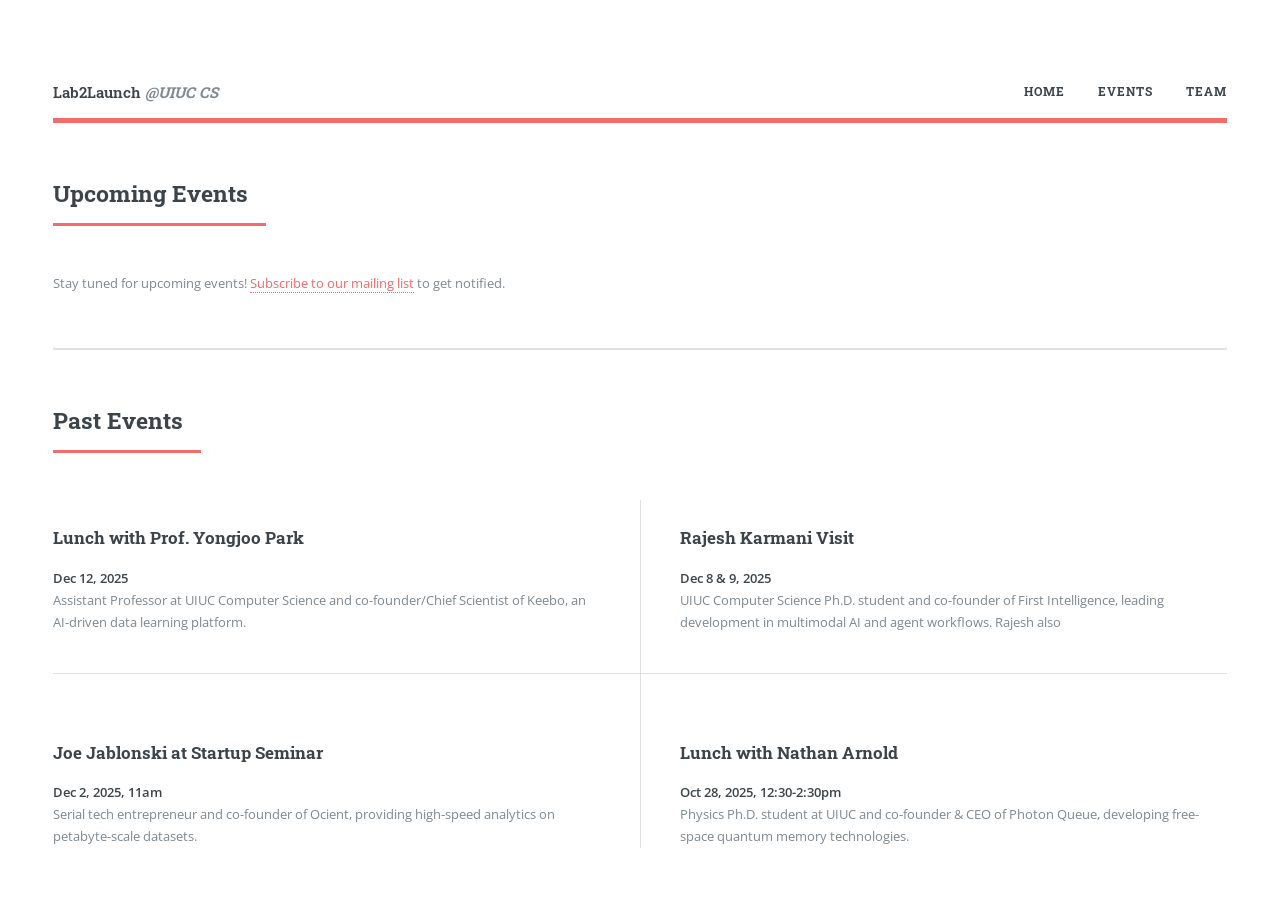
==== events.html @ d7c48e0b "new website format" ====
<!DOCTYPE HTML>
<!--
	Editorial by HTML5 UP
	html5up.net | @ajlkn
	Free for personal and commercial use under the CCA 3.0 license (html5up.net/license)
-->
<html>

<head>
	<title>Lab2Launch</title>
	<meta charset="utf-8" />
	<meta name="viewport" content="width=device-width, initial-scale=1, user-scalable=no" />
	<link rel="stylesheet" href="assets/css/main.css" />
</head>

<body class="is-preload">

	<!-- Wrapper -->
	<div id="wrapper">

		<!-- Main -->
		<div id="main">
			<div class="inner">

				<!-- Header -->
				<header id="header">
					<a href="index.html" class="logo"><strong>Lab2Launch</strong> <i>@UIUC CS</i></a>
					<nav class="main-nav">
						<ul>
							<li><a href="index.html">Home</a></li>
							<li><a href="events.html" class="active">Events</a></li>
							<li><a href="team.html">Team</a></li>
						</ul>
					</nav>
				</header>

				<!-- Banner -->
				<!-- Banner Removed -->

				<!-- Team Section Moved to team.html -->

				<!-- Section -->
				<section id="upcoming-events">
					<header class="major">
						<h2>Upcoming Events</h2>
					</header>
					<p>Stay tuned for upcoming events! <a href="https://docs.google.com/forms/d/e/1FAIpQLSc09vYqOBT_7KmqOvNzdZzzL6WpZHtge1CCLR2DJjPqgTZjvQ/viewform?usp=sharing&ouid=103194943590193477318">Subscribe to our mailing list</a> to get notified.</p>
				</section>
				<section id="past-events">
					<header class="major">
						<h2>Past Events</h2>
					</header>
					<div class="posts">
						<article>
							<a href="#" class="image"><img src="images/pic09.jpg" alt="" /></a>
							<h3>Lunch with Prof. Yongjoo Park</h3>
							<p><strong>Dec 12, 2025</strong><br>
								Assistant Professor at UIUC Computer Science and co-founder/Chief Scientist of Keebo, an
								AI-driven data
								learning platform.</p>
							<!-- <ul class="actions">
								<li><a href="#" class="button">Sign Up</a></li>
							</ul> -->
						</article>
						<article>
							<a href="#" class="image"><img src="images/pic09.jpg" alt="" /></a>
							<h3>Rajesh Karmani Visit</h3>
							<p><strong>Dec 8 & 9, 2025</strong><br>
								UIUC Computer Science Ph.D. student and co-founder of First Intelligence, leading
								development in
								multimodal AI and agent workflows. Rajesh also </p>
							<!-- <ul class="actions">
								<li><a href="#" class="button">Sign Up</a></li>
							</ul> -->
						</article>
						<article>
							<a href="#" class="image"><img src="images/pic09.jpg" alt="" /></a>
							<h3>Joe Jablonski at Startup Seminar</h3>
							<p><strong>Dec 2, 2025, 11am</strong><br>
								Serial tech entrepreneur and co-founder of Ocient, providing high-speed analytics on
								petabyte-scale
								datasets.</p>
							<!-- <ul class="actions">
								<li><a href="#" class="button">Sign Up</a></li>
							</ul> -->
						</article>
						<article>
							<a href="#" class="image"><img src="images/pic09.jpg" alt="" /></a>
							<h3>Lunch with Nathan Arnold</h3>
							<p><strong>Oct 28, 2025, 12:30-2:30pm</strong><br>
								Physics Ph.D. student at UIUC and co-founder & CEO of Photon Queue, developing
								free-space quantum
								memory technologies.</p>
							<!-- <ul class="actions">
								<li><a href="#" class="button">Sign Up</a></li>
							</ul> -->
						</article>
					</div>
				</section>

			</div>
		</div>

	</div>

	<!-- Scripts -->
	<script src="assets/js/jquery.min.js"></script>
	<script src="assets/js/browser.min.js"></script>
	<script src="assets/js/breakpoints.min.js"></script>
	<script src="assets/js/util.js"></script>
	<script src="assets/js/main.js"></script>

</body>

</html>
---- assets/css/main.css ----
@import url(fontawesome-all.min.css);
@import url("https://fonts.googleapis.com/css?family=Open+Sans:400,600,400italic,600italic|Roboto+Slab:400,700");

/*
	Editorial by HTML5 UP
	html5up.net | @ajlkn
	Free for personal and commercial use under the CCA 3.0 license (html5up.net/license)
*/
html,
body,
div,
span,
applet,
object,
iframe,
h1,
h2,
h3,
h4,
h5,
h6,
p,
blockquote,
pre,
a,
abbr,
acronym,
address,
big,
cite,
code,
del,
dfn,
em,
img,
ins,
kbd,
q,
s,
samp,
small,
strike,
strong,
sub,
sup,
tt,
var,
b,
u,
i,
center,
dl,
dt,
dd,
ol,
ul,
li,
fieldset,
form,
label,
legend,
table,
caption,
tbody,
tfoot,
thead,
tr,
th,
td,
article,
aside,
canvas,
details,
embed,
figure,
figcaption,
footer,
header,
hgroup,
menu,
nav,
output,
ruby,
section,
summary,
time,
mark,
audio,
video {
  margin: 0;
  padding: 0;
  border: 0;
  font-size: 100%;
  font: inherit;
  vertical-align: baseline;
}

article,
aside,
details,
figcaption,
figure,
footer,
header,
hgroup,
menu,
nav,
section {
  display: block;
}

body {
  line-height: 1;
}

ol,
ul {
  list-style: none;
}

blockquote,
q {
  quotes: none;
}

blockquote:before,
blockquote:after,
q:before,
q:after {
  content: '';
  content: none;
}

table {
  border-collapse: collapse;
  border-spacing: 0;
}

body {
  -webkit-text-size-adjust: none;
}

mark {
  background-color: transparent;
  color: inherit;
}

input::-moz-focus-inner {
  border: 0;
  padding: 0;
}

input,
select,
textarea {
  -moz-appearance: none;
  -webkit-appearance: none;
  -ms-appearance: none;
  appearance: none;
}

/* Basic */
@-ms-viewport {
  width: device-width;
}

body {
  -ms-overflow-style: scrollbar;
}

@media screen and (max-width: 480px) {

  html,
  body {
    min-width: 320px;
  }
}

html {
  box-sizing: border-box;
}

*,
*:before,
*:after {
  box-sizing: inherit;
}

body {
  background: #ffffff;
}

body.is-preload *,
body.is-preload *:before,
body.is-preload *:after,
body.is-resizing *,
body.is-resizing *:before,
body.is-resizing *:after {
  -moz-animation: none !important;
  -webkit-animation: none !important;
  -ms-animation: none !important;
  animation: none !important;
  -moz-transition: none !important;
  -webkit-transition: none !important;
  -ms-transition: none !important;
  transition: none !important;
}

/* Type */
body,
input,
select,
textarea {
  color: #7f888f;
  font-family: "Open Sans", sans-serif;
  font-size: 13pt;
  font-weight: 400;
  line-height: 1.65;
}

@media screen and (max-width: 1680px) {

  body,
  input,
  select,
  textarea {
    font-size: 11pt;
  }
}

@media screen and (max-width: 1280px) {

  body,
  input,
  select,
  textarea {
    font-size: 10pt;
  }
}

@media screen and (max-width: 360px) {

  body,
  input,
  select,
  textarea {
    font-size: 9pt;
  }
}

a {
  -moz-transition: color 0.2s ease-in-out, border-bottom-color 0.2s ease-in-out;
  -webkit-transition: color 0.2s ease-in-out, border-bottom-color 0.2s ease-in-out;
  -ms-transition: color 0.2s ease-in-out, border-bottom-color 0.2s ease-in-out;
  transition: color 0.2s ease-in-out, border-bottom-color 0.2s ease-in-out;
  border-bottom: dotted 1px;
  color: #f56a6a;
  text-decoration: none;
}

a:hover {
  border-bottom-color: #f56a6a;
  color: #f56a6a !important;
}

a:hover strong {
  color: inherit;
}

strong,
b {
  color: #3d4449;
  font-weight: 600;
}

em,
i {
  font-style: italic;
}

p {
  margin: 0 0 2em 0;
}

h1,
h2,
h3,
h4,
h5,
h6 {
  color: #3d4449;
  font-family: "Roboto Slab", serif;
  font-weight: 700;
  line-height: 1.5;
  margin: 0 0 1em 0;
}

h1 a,
h2 a,
h3 a,
h4 a,
h5 a,
h6 a {
  color: inherit;
  text-decoration: none;
  border-bottom: 0;
}

h1 {
  font-size: 4em;
  margin: 0 0 0.5em 0;
  line-height: 1.3;
}

h2 {
  font-size: 1.75em;
}

h3 {
  font-size: 1.25em;
}

h4 {
  font-size: 1.1em;
}

h5 {
  font-size: 0.9em;
}

h6 {
  font-size: 0.7em;
}

@media screen and (max-width: 1680px) {
  h1 {
    font-size: 3.5em;
  }
}

@media screen and (max-width: 980px) {
  h1 {
    font-size: 3.25em;
  }
}

@media screen and (max-width: 736px) {
  h1 {
    font-size: 2em;
    line-height: 1.4;
  }

  h2 {
    font-size: 1.5em;
  }
}

sub {
  font-size: 0.8em;
  position: relative;
  top: 0.5em;
}

sup {
  font-size: 0.8em;
  position: relative;
  top: -0.5em;
}

blockquote {
  border-left: solid 3px rgba(210, 215, 217, 0.75);
  font-style: italic;
  margin: 0 0 2em 0;
  padding: 0.5em 0 0.5em 2em;
}

code {
  background: rgba(230, 235, 237, 0.25);
  border-radius: 0.375em;
  border: solid 1px rgba(210, 215, 217, 0.75);
  font-family: "Courier New", monospace;
  font-size: 0.9em;
  margin: 0 0.25em;
  padding: 0.25em 0.65em;
}

pre {
  -webkit-overflow-scrolling: touch;
  font-family: "Courier New", monospace;
  font-size: 0.9em;
  margin: 0 0 2em 0;
}

pre code {
  display: block;
  line-height: 1.75;
  padding: 1em 1.5em;
  overflow-x: auto;
}

hr {
  border: 0;
  border-bottom: solid 1px rgba(210, 215, 217, 0.75);
  margin: 2em 0;
}

hr.major {
  margin: 3em 0;
}

.align-left {
  text-align: left;
}

.align-center {
  text-align: center;
}

.align-right {
  text-align: right;
}

/* Row */
.row {
  display: flex;
  flex-wrap: wrap;
  box-sizing: border-box;
  align-items: stretch;
}

.row>* {
  box-sizing: border-box;
}

.row.gtr-uniform>*> :last-child {
  margin-bottom: 0;
}

.row.aln-left {
  justify-content: flex-start;
}

.row.aln-center {
  justify-content: center;
}

.row.aln-right {
  justify-content: flex-end;
}

.row.aln-top {
  align-items: flex-start;
}

.row.aln-middle {
  align-items: center;
}

.row.aln-bottom {
  align-items: flex-end;
}

.row>.imp {
  order: -1;
}

.row>.col-1 {
  width: 8.33333%;
}

.row>.off-1 {
  margin-left: 8.33333%;
}

.row>.col-2 {
  width: 16.66667%;
}

.row>.off-2 {
  margin-left: 16.66667%;
}

.row>.col-3 {
  width: 25%;
}

.row>.off-3 {
  margin-left: 25%;
}

.row>.col-4 {
  width: 33.33333%;
}

.row>.off-4 {
  margin-left: 33.33333%;
}

.row>.col-5 {
  width: 41.66667%;
}

.row>.off-5 {
  margin-left: 41.66667%;
}

.row>.col-6 {
  width: 50%;
}

.row>.off-6 {
  margin-left: 50%;
}

.row>.col-7 {
  width: 58.33333%;
}

.row>.off-7 {
  margin-left: 58.33333%;
}

.row>.col-8 {
  width: 66.66667%;
}

.row>.off-8 {
  margin-left: 66.66667%;
}

.row>.col-9 {
  width: 75%;
}

.row>.off-9 {
  margin-left: 75%;
}

.row>.col-10 {
  width: 83.33333%;
}

.row>.off-10 {
  margin-left: 83.33333%;
}

.row>.col-11 {
  width: 91.66667%;
}

.row>.off-11 {
  margin-left: 91.66667%;
}

.row>.col-12 {
  width: 100%;
}

.row>.off-12 {
  margin-left: 100%;
}

.row.gtr-0 {
  margin-top: 0;
  margin-left: 0em;
}

.row.gtr-0>* {
  padding: 0 0 0 0em;
}

.row.gtr-0.gtr-uniform {
  margin-top: 0em;
}

.row.gtr-0.gtr-uniform>* {
  padding-top: 0em;
}

.row.gtr-25 {
  margin-top: 0;
  margin-left: -0.375em;
}

.row.gtr-25>* {
  padding: 0 0 0 0.375em;
}

.row.gtr-25.gtr-uniform {
  margin-top: -0.375em;
}

.row.gtr-25.gtr-uniform>* {
  padding-top: 0.375em;
}

.row.gtr-50 {
  margin-top: 0;
  margin-left: -0.75em;
}

.row.gtr-50>* {
  padding: 0 0 0 0.75em;
}

.row.gtr-50.gtr-uniform {
  margin-top: -0.75em;
}

.row.gtr-50.gtr-uniform>* {
  padding-top: 0.75em;
}

.row {
  margin-top: 0;
  margin-left: -1.5em;
}

.row>* {
  padding: 0 0 0 1.5em;
}

.row.gtr-uniform {
  margin-top: -1.5em;
}

.row.gtr-uniform>* {
  padding-top: 1.5em;
}

.row.gtr-150 {
  margin-top: 0;
  margin-left: -2.25em;
}

.row.gtr-150>* {
  padding: 0 0 0 2.25em;
}

.row.gtr-150.gtr-uniform {
  margin-top: -2.25em;
}

.row.gtr-150.gtr-uniform>* {
  padding-top: 2.25em;
}

.row.gtr-200 {
  margin-top: 0;
  margin-left: -3em;
}

.row.gtr-200>* {
  padding: 0 0 0 3em;
}

.row.gtr-200.gtr-uniform {
  margin-top: -3em;
}

.row.gtr-200.gtr-uniform>* {
  padding-top: 3em;
}

@media screen and (max-width: 1680px) {
  .row {
    display: flex;
    flex-wrap: wrap;
    box-sizing: border-box;
    align-items: stretch;
  }

  .row>* {
    box-sizing: border-box;
  }

  .row.gtr-uniform>*> :last-child {
    margin-bottom: 0;
  }

  .row.aln-left {
    justify-content: flex-start;
  }

  .row.aln-center {
    justify-content: center;
  }

  .row.aln-right {
    justify-content: flex-end;
  }

  .row.aln-top {
    align-items: flex-start;
  }

  .row.aln-middle {
    align-items: center;
  }

  .row.aln-bottom {
    align-items: flex-end;
  }

  .row>.imp-xlarge {
    order: -1;
  }

  .row>.col-1-xlarge {
    width: 8.33333%;
  }

  .row>.off-1-xlarge {
    margin-left: 8.33333%;
  }

  .row>.col-2-xlarge {
    width: 16.66667%;
  }

  .row>.off-2-xlarge {
    margin-left: 16.66667%;
  }

  .row>.col-3-xlarge {
    width: 25%;
  }

  .row>.off-3-xlarge {
    margin-left: 25%;
  }

  .row>.col-4-xlarge {
    width: 33.33333%;
  }

  .row>.off-4-xlarge {
    margin-left: 33.33333%;
  }

  .row>.col-5-xlarge {
    width: 41.66667%;
  }

  .row>.off-5-xlarge {
    margin-left: 41.66667%;
  }

  .row>.col-6-xlarge {
    width: 50%;
  }

  .row>.off-6-xlarge {
    margin-left: 50%;
  }

  .row>.col-7-xlarge {
    width: 58.33333%;
  }

  .row>.off-7-xlarge {
    margin-left: 58.33333%;
  }

  .row>.col-8-xlarge {
    width: 66.66667%;
  }

  .row>.off-8-xlarge {
    margin-left: 66.66667%;
  }

  .row>.col-9-xlarge {
    width: 75%;
  }

  .row>.off-9-xlarge {
    margin-left: 75%;
  }

  .row>.col-10-xlarge {
    width: 83.33333%;
  }

  .row>.off-10-xlarge {
    margin-left: 83.33333%;
  }

  .row>.col-11-xlarge {
    width: 91.66667%;
  }

  .row>.off-11-xlarge {
    margin-left: 91.66667%;
  }

  .row>.col-12-xlarge {
    width: 100%;
  }

  .row>.off-12-xlarge {
    margin-left: 100%;
  }

  .row.gtr-0 {
    margin-top: 0;
    margin-left: 0em;
  }

  .row.gtr-0>* {
    padding: 0 0 0 0em;
  }

  .row.gtr-0.gtr-uniform {
    margin-top: 0em;
  }

  .row.gtr-0.gtr-uniform>* {
    padding-top: 0em;
  }

  .row.gtr-25 {
    margin-top: 0;
    margin-left: -0.375em;
  }

  .row.gtr-25>* {
    padding: 0 0 0 0.375em;
  }

  .row.gtr-25.gtr-uniform {
    margin-top: -0.375em;
  }

  .row.gtr-25.gtr-uniform>* {
    padding-top: 0.375em;
  }

  .row.gtr-50 {
    margin-top: 0;
    margin-left: -0.75em;
  }

  .row.gtr-50>* {
    padding: 0 0 0 0.75em;
  }

  .row.gtr-50.gtr-uniform {
    margin-top: -0.75em;
  }

  .row.gtr-50.gtr-uniform>* {
    padding-top: 0.75em;
  }

  .row {
    margin-top: 0;
    margin-left: -1.5em;
  }

  .row>* {
    padding: 0 0 0 1.5em;
  }

  .row.gtr-uniform {
    margin-top: -1.5em;
  }

  .row.gtr-uniform>* {
    padding-top: 1.5em;
  }

  .row.gtr-150 {
    margin-top: 0;
    margin-left: -2.25em;
  }

  .row.gtr-150>* {
    padding: 0 0 0 2.25em;
  }

  .row.gtr-150.gtr-uniform {
    margin-top: -2.25em;
  }

  .row.gtr-150.gtr-uniform>* {
    padding-top: 2.25em;
  }

  .row.gtr-200 {
    margin-top: 0;
    margin-left: -3em;
  }

  .row.gtr-200>* {
    padding: 0 0 0 3em;
  }

  .row.gtr-200.gtr-uniform {
    margin-top: -3em;
  }

  .row.gtr-200.gtr-uniform>* {
    padding-top: 3em;
  }
}

@media screen and (max-width: 1280px) {
  .row {
    display: flex;
    flex-wrap: wrap;
    box-sizing: border-box;
    align-items: stretch;
  }

  .row>* {
    box-sizing: border-box;
  }

  .row.gtr-uniform>*> :last-child {
    margin-bottom: 0;
  }

  .row.aln-left {
    justify-content: flex-start;
  }

  .row.aln-center {
    justify-content: center;
  }

  .row.aln-right {
    justify-content: flex-end;
  }

  .row.aln-top {
    align-items: flex-start;
  }

  .row.aln-middle {
    align-items: center;
  }

  .row.aln-bottom {
    align-items: flex-end;
  }

  .row>.imp-large {
    order: -1;
  }

  .row>.col-1-large {
    width: 8.33333%;
  }

  .row>.off-1-large {
    margin-left: 8.33333%;
  }

  .row>.col-2-large {
    width: 16.66667%;
  }

  .row>.off-2-large {
    margin-left: 16.66667%;
  }

  .row>.col-3-large {
    width: 25%;
  }

  .row>.off-3-large {
    margin-left: 25%;
  }

  .row>.col-4-large {
    width: 33.33333%;
  }

  .row>.off-4-large {
    margin-left: 33.33333%;
  }

  .row>.col-5-large {
    width: 41.66667%;
  }

  .row>.off-5-large {
    margin-left: 41.66667%;
  }

  .row>.col-6-large {
    width: 50%;
  }

  .row>.off-6-large {
    margin-left: 50%;
  }

  .row>.col-7-large {
    width: 58.33333%;
  }

  .row>.off-7-large {
    margin-left: 58.33333%;
  }

  .row>.col-8-large {
    width: 66.66667%;
  }

  .row>.off-8-large {
    margin-left: 66.66667%;
  }

  .row>.col-9-large {
    width: 75%;
  }

  .row>.off-9-large {
    margin-left: 75%;
  }

  .row>.col-10-large {
    width: 83.33333%;
  }

  .row>.off-10-large {
    margin-left: 83.33333%;
  }

  .row>.col-11-large {
    width: 91.66667%;
  }

  .row>.off-11-large {
    margin-left: 91.66667%;
  }

  .row>.col-12-large {
    width: 100%;
  }

  .row>.off-12-large {
    margin-left: 100%;
  }

  .row.gtr-0 {
    margin-top: 0;
    margin-left: 0em;
  }

  .row.gtr-0>* {
    padding: 0 0 0 0em;
  }

  .row.gtr-0.gtr-uniform {
    margin-top: 0em;
  }

  .row.gtr-0.gtr-uniform>* {
    padding-top: 0em;
  }

  .row.gtr-25 {
    margin-top: 0;
    margin-left: -0.375em;
  }

  .row.gtr-25>* {
    padding: 0 0 0 0.375em;
  }

  .row.gtr-25.gtr-uniform {
    margin-top: -0.375em;
  }

  .row.gtr-25.gtr-uniform>* {
    padding-top: 0.375em;
  }

  .row.gtr-50 {
    margin-top: 0;
    margin-left: -0.75em;
  }

  .row.gtr-50>* {
    padding: 0 0 0 0.75em;
  }

  .row.gtr-50.gtr-uniform {
    margin-top: -0.75em;
  }

  .row.gtr-50.gtr-uniform>* {
    padding-top: 0.75em;
  }

  .row {
    margin-top: 0;
    margin-left: -1.5em;
  }

  .row>* {
    padding: 0 0 0 1.5em;
  }

  .row.gtr-uniform {
    margin-top: -1.5em;
  }

  .row.gtr-uniform>* {
    padding-top: 1.5em;
  }

  .row.gtr-150 {
    margin-top: 0;
    margin-left: -2.25em;
  }

  .row.gtr-150>* {
    padding: 0 0 0 2.25em;
  }

  .row.gtr-150.gtr-uniform {
    margin-top: -2.25em;
  }

  .row.gtr-150.gtr-uniform>* {
    padding-top: 2.25em;
  }

  .row.gtr-200 {
    margin-top: 0;
    margin-left: -3em;
  }

  .row.gtr-200>* {
    padding: 0 0 0 3em;
  }

  .row.gtr-200.gtr-uniform {
    margin-top: -3em;
  }

  .row.gtr-200.gtr-uniform>* {
    padding-top: 3em;
  }
}

@media screen and (max-width: 980px) {
  .row {
    display: flex;
    flex-wrap: wrap;
    box-sizing: border-box;
    align-items: stretch;
  }

  .row>* {
    box-sizing: border-box;
  }

  .row.gtr-uniform>*> :last-child {
    margin-bottom: 0;
  }

  .row.aln-left {
    justify-content: flex-start;
  }

  .row.aln-center {
    justify-content: center;
  }

  .row.aln-right {
    justify-content: flex-end;
  }

  .row.aln-top {
    align-items: flex-start;
  }

  .row.aln-middle {
    align-items: center;
  }

  .row.aln-bottom {
    align-items: flex-end;
  }

  .row>.imp-medium {
    order: -1;
  }

  .row>.col-1-medium {
    width: 8.33333%;
  }

  .row>.off-1-medium {
    margin-left: 8.33333%;
  }

  .row>.col-2-medium {
    width: 16.66667%;
  }

  .row>.off-2-medium {
    margin-left: 16.66667%;
  }

  .row>.col-3-medium {
    width: 25%;
  }

  .row>.off-3-medium {
    margin-left: 25%;
  }

  .row>.col-4-medium {
    width: 33.33333%;
  }

  .row>.off-4-medium {
    margin-left: 33.33333%;
  }

  .row>.col-5-medium {
    width: 41.66667%;
  }

  .row>.off-5-medium {
    margin-left: 41.66667%;
  }

  .row>.col-6-medium {
    width: 50%;
  }

  .row>.off-6-medium {
    margin-left: 50%;
  }

  .row>.col-7-medium {
    width: 58.33333%;
  }

  .row>.off-7-medium {
    margin-left: 58.33333%;
  }

  .row>.col-8-medium {
    width: 66.66667%;
  }

  .row>.off-8-medium {
    margin-left: 66.66667%;
  }

  .row>.col-9-medium {
    width: 75%;
  }

  .row>.off-9-medium {
    margin-left: 75%;
  }

  .row>.col-10-medium {
    width: 83.33333%;
  }

  .row>.off-10-medium {
    margin-left: 83.33333%;
  }

  .row>.col-11-medium {
    width: 91.66667%;
  }

  .row>.off-11-medium {
    margin-left: 91.66667%;
  }

  .row>.col-12-medium {
    width: 100%;
  }

  .row>.off-12-medium {
    margin-left: 100%;
  }

  .row.gtr-0 {
    margin-top: 0;
    margin-left: 0em;
  }

  .row.gtr-0>* {
    padding: 0 0 0 0em;
  }

  .row.gtr-0.gtr-uniform {
    margin-top: 0em;
  }

  .row.gtr-0.gtr-uniform>* {
    padding-top: 0em;
  }

  .row.gtr-25 {
    margin-top: 0;
    margin-left: -0.375em;
  }

  .row.gtr-25>* {
    padding: 0 0 0 0.375em;
  }

  .row.gtr-25.gtr-uniform {
    margin-top: -0.375em;
  }

  .row.gtr-25.gtr-uniform>* {
    padding-top: 0.375em;
  }

  .row.gtr-50 {
    margin-top: 0;
    margin-left: -0.75em;
  }

  .row.gtr-50>* {
    padding: 0 0 0 0.75em;
  }

  .row.gtr-50.gtr-uniform {
    margin-top: -0.75em;
  }

  .row.gtr-50.gtr-uniform>* {
    padding-top: 0.75em;
  }

  .row {
    margin-top: 0;
    margin-left: -1.5em;
  }

  .row>* {
    padding: 0 0 0 1.5em;
  }

  .row.gtr-uniform {
    margin-top: -1.5em;
  }

  .row.gtr-uniform>* {
    padding-top: 1.5em;
  }

  .row.gtr-150 {
    margin-top: 0;
    margin-left: -2.25em;
  }

  .row.gtr-150>* {
    padding: 0 0 0 2.25em;
  }

  .row.gtr-150.gtr-uniform {
    margin-top: -2.25em;
  }

  .row.gtr-150.gtr-uniform>* {
    padding-top: 2.25em;
  }

  .row.gtr-200 {
    margin-top: 0;
    margin-left: -3em;
  }

  .row.gtr-200>* {
    padding: 0 0 0 3em;
  }

  .row.gtr-200.gtr-uniform {
    margin-top: -3em;
  }

  .row.gtr-200.gtr-uniform>* {
    padding-top: 3em;
  }
}

@media screen and (max-width: 736px) {
  .row {
    display: flex;
    flex-wrap: wrap;
    box-sizing: border-box;
    align-items: stretch;
  }

  .row>* {
    box-sizing: border-box;
  }

  .row.gtr-uniform>*> :last-child {
    margin-bottom: 0;
  }

  .row.aln-left {
    justify-content: flex-start;
  }

  .row.aln-center {
    justify-content: center;
  }

  .row.aln-right {
    justify-content: flex-end;
  }

  .row.aln-top {
    align-items: flex-start;
  }

  .row.aln-middle {
    align-items: center;
  }

  .row.aln-bottom {
    align-items: flex-end;
  }

  .row>.imp-small {
    order: -1;
  }

  .row>.col-1-small {
    width: 8.33333%;
  }

  .row>.off-1-small {
    margin-left: 8.33333%;
  }

  .row>.col-2-small {
    width: 16.66667%;
  }

  .row>.off-2-small {
    margin-left: 16.66667%;
  }

  .row>.col-3-small {
    width: 25%;
  }

  .row>.off-3-small {
    margin-left: 25%;
  }

  .row>.col-4-small {
    width: 33.33333%;
  }

  .row>.off-4-small {
    margin-left: 33.33333%;
  }

  .row>.col-5-small {
    width: 41.66667%;
  }

  .row>.off-5-small {
    margin-left: 41.66667%;
  }

  .row>.col-6-small {
    width: 50%;
  }

  .row>.off-6-small {
    margin-left: 50%;
  }

  .row>.col-7-small {
    width: 58.33333%;
  }

  .row>.off-7-small {
    margin-left: 58.33333%;
  }

  .row>.col-8-small {
    width: 66.66667%;
  }

  .row>.off-8-small {
    margin-left: 66.66667%;
  }

  .row>.col-9-small {
    width: 75%;
  }

  .row>.off-9-small {
    margin-left: 75%;
  }

  .row>.col-10-small {
    width: 83.33333%;
  }

  .row>.off-10-small {
    margin-left: 83.33333%;
  }

  .row>.col-11-small {
    width: 91.66667%;
  }

  .row>.off-11-small {
    margin-left: 91.66667%;
  }

  .row>.col-12-small {
    width: 100%;
  }

  .row>.off-12-small {
    margin-left: 100%;
  }

  .row.gtr-0 {
    margin-top: 0;
    margin-left: 0em;
  }

  .row.gtr-0>* {
    padding: 0 0 0 0em;
  }

  .row.gtr-0.gtr-uniform {
    margin-top: 0em;
  }

  .row.gtr-0.gtr-uniform>* {
    padding-top: 0em;
  }

  .row.gtr-25 {
    margin-top: 0;
    margin-left: -0.375em;
  }

  .row.gtr-25>* {
    padding: 0 0 0 0.375em;
  }

  .row.gtr-25.gtr-uniform {
    margin-top: -0.375em;
  }

  .row.gtr-25.gtr-uniform>* {
    padding-top: 0.375em;
  }

  .row.gtr-50 {
    margin-top: 0;
    margin-left: -0.75em;
  }

  .row.gtr-50>* {
    padding: 0 0 0 0.75em;
  }

  .row.gtr-50.gtr-uniform {
    margin-top: -0.75em;
  }

  .row.gtr-50.gtr-uniform>* {
    padding-top: 0.75em;
  }

  .row {
    margin-top: 0;
    margin-left: -1.5em;
  }

  .row>* {
    padding: 0 0 0 1.5em;
  }

  .row.gtr-uniform {
    margin-top: -1.5em;
  }

  .row.gtr-uniform>* {
    padding-top: 1.5em;
  }

  .row.gtr-150 {
    margin-top: 0;
    margin-left: -2.25em;
  }

  .row.gtr-150>* {
    padding: 0 0 0 2.25em;
  }

  .row.gtr-150.gtr-uniform {
    margin-top: -2.25em;
  }

  .row.gtr-150.gtr-uniform>* {
    padding-top: 2.25em;
  }

  .row.gtr-200 {
    margin-top: 0;
    margin-left: -3em;
  }

  .row.gtr-200>* {
    padding: 0 0 0 3em;
  }

  .row.gtr-200.gtr-uniform {
    margin-top: -3em;
  }

  .row.gtr-200.gtr-uniform>* {
    padding-top: 3em;
  }
}

@media screen and (max-width: 480px) {
  .row {
    display: flex;
    flex-wrap: wrap;
    box-sizing: border-box;
    align-items: stretch;
  }

  .row>* {
    box-sizing: border-box;
  }

  .row.gtr-uniform>*> :last-child {
    margin-bottom: 0;
  }

  .row.aln-left {
    justify-content: flex-start;
  }

  .row.aln-center {
    justify-content: center;
  }

  .row.aln-right {
    justify-content: flex-end;
  }

  .row.aln-top {
    align-items: flex-start;
  }

  .row.aln-middle {
    align-items: center;
  }

  .row.aln-bottom {
    align-items: flex-end;
  }

  .row>.imp-xsmall {
    order: -1;
  }

  .row>.col-1-xsmall {
    width: 8.33333%;
  }

  .row>.off-1-xsmall {
    margin-left: 8.33333%;
  }

  .row>.col-2-xsmall {
    width: 16.66667%;
  }

  .row>.off-2-xsmall {
    margin-left: 16.66667%;
  }

  .row>.col-3-xsmall {
    width: 25%;
  }

  .row>.off-3-xsmall {
    margin-left: 25%;
  }

  .row>.col-4-xsmall {
    width: 33.33333%;
  }

  .row>.off-4-xsmall {
    margin-left: 33.33333%;
  }

  .row>.col-5-xsmall {
    width: 41.66667%;
  }

  .row>.off-5-xsmall {
    margin-left: 41.66667%;
  }

  .row>.col-6-xsmall {
    width: 50%;
  }

  .row>.off-6-xsmall {
    margin-left: 50%;
  }

  .row>.col-7-xsmall {
    width: 58.33333%;
  }

  .row>.off-7-xsmall {
    margin-left: 58.33333%;
  }

  .row>.col-8-xsmall {
    width: 66.66667%;
  }

  .row>.off-8-xsmall {
    margin-left: 66.66667%;
  }

  .row>.col-9-xsmall {
    width: 75%;
  }

  .row>.off-9-xsmall {
    margin-left: 75%;
  }

  .row>.col-10-xsmall {
    width: 83.33333%;
  }

  .row>.off-10-xsmall {
    margin-left: 83.33333%;
  }

  .row>.col-11-xsmall {
    width: 91.66667%;
  }

  .row>.off-11-xsmall {
    margin-left: 91.66667%;
  }

  .row>.col-12-xsmall {
    width: 100%;
  }

  .row>.off-12-xsmall {
    margin-left: 100%;
  }

  .row.gtr-0 {
    margin-top: 0;
    margin-left: 0em;
  }

  .row.gtr-0>* {
    padding: 0 0 0 0em;
  }

  .row.gtr-0.gtr-uniform {
    margin-top: 0em;
  }

  .row.gtr-0.gtr-uniform>* {
    padding-top: 0em;
  }

  .row.gtr-25 {
    margin-top: 0;
    margin-left: -0.375em;
  }

  .row.gtr-25>* {
    padding: 0 0 0 0.375em;
  }

  .row.gtr-25.gtr-uniform {
    margin-top: -0.375em;
  }

  .row.gtr-25.gtr-uniform>* {
    padding-top: 0.375em;
  }

  .row.gtr-50 {
    margin-top: 0;
    margin-left: -0.75em;
  }

  .row.gtr-50>* {
    padding: 0 0 0 0.75em;
  }

  .row.gtr-50.gtr-uniform {
    margin-top: -0.75em;
  }

  .row.gtr-50.gtr-uniform>* {
    padding-top: 0.75em;
  }

  .row {
    margin-top: 0;
    margin-left: -1.5em;
  }

  .row>* {
    padding: 0 0 0 1.5em;
  }

  .row.gtr-uniform {
    margin-top: -1.5em;
  }

  .row.gtr-uniform>* {
    padding-top: 1.5em;
  }

  .row.gtr-150 {
    margin-top: 0;
    margin-left: -2.25em;
  }

  .row.gtr-150>* {
    padding: 0 0 0 2.25em;
  }

  .row.gtr-150.gtr-uniform {
    margin-top: -2.25em;
  }

  .row.gtr-150.gtr-uniform>* {
    padding-top: 2.25em;
  }

  .row.gtr-200 {
    margin-top: 0;
    margin-left: -3em;
  }

  .row.gtr-200>* {
    padding: 0 0 0 3em;
  }

  .row.gtr-200.gtr-uniform {
    margin-top: -3em;
  }

  .row.gtr-200.gtr-uniform>* {
    padding-top: 3em;
  }
}

/* Section/Article */
section.special,
article.special {
  text-align: center;
}

header p {
  font-family: "Roboto Slab", serif;
  font-size: 1em;
  font-weight: 400;
  letter-spacing: 0.075em;
  margin-top: -0.5em;
  text-transform: uppercase;
}

header.major> :last-child {
  border-bottom: solid 3px #f56a6a;
  display: inline-block;
  margin: 0 0 2em 0;
  padding: 0 0.75em 0.5em 0;
}

header.main> :last-child {
  margin: 0 0 1em 0;
}

/* Form */
form {
  margin: 0 0 2em 0;
}

label {
  color: #3d4449;
  display: block;
  font-size: 0.9em;
  font-weight: 600;
  margin: 0 0 1em 0;
}

input[type="text"],
input[type="password"],
input[type="email"],
input[type="tel"],
input[type="search"],
input[type="url"],
select,
textarea {
  -moz-appearance: none;
  -webkit-appearance: none;
  -ms-appearance: none;
  appearance: none;
  background: #ffffff;
  border-radius: 0.375em;
  border: none;
  border: solid 1px rgba(210, 215, 217, 0.75);
  color: inherit;
  display: block;
  outline: 0;
  padding: 0 1em;
  text-decoration: none;
  width: 100%;
}

input[type="text"]:invalid,
input[type="password"]:invalid,
input[type="email"]:invalid,
input[type="tel"]:invalid,
input[type="search"]:invalid,
input[type="url"]:invalid,
select:invalid,
textarea:invalid {
  box-shadow: none;
}

input[type="text"]:focus,
input[type="password"]:focus,
input[type="email"]:focus,
input[type="tel"]:focus,
input[type="search"]:focus,
input[type="url"]:focus,
select:focus,
textarea:focus {
  border-color: #f56a6a;
  box-shadow: 0 0 0 1px #f56a6a;
}

select {
  background-image: url("data:image/svg+xml;charset=utf8,%3Csvg xmlns='http://www.w3.org/2000/svg' width='40' height='40' preserveAspectRatio='none' viewBox='0 0 40 40'%3E%3Cpath d='M9.4,12.3l10.4,10.4l10.4-10.4c0.2-0.2,0.5-0.4,0.9-0.4c0.3,0,0.6,0.1,0.9,0.4l3.3,3.3c0.2,0.2,0.4,0.5,0.4,0.9 c0,0.4-0.1,0.6-0.4,0.9L20.7,31.9c-0.2,0.2-0.5,0.4-0.9,0.4c-0.3,0-0.6-0.1-0.9-0.4L4.3,17.3c-0.2-0.2-0.4-0.5-0.4-0.9 c0-0.4,0.1-0.6,0.4-0.9l3.3-3.3c0.2-0.2,0.5-0.4,0.9-0.4S9.1,12.1,9.4,12.3z' fill='rgba(210, 215, 217, 0.75)' /%3E%3C/svg%3E");
  background-size: 1.25em;
  background-repeat: no-repeat;
  background-position: calc(100% - 1em) center;
  height: 2.75em;
  padding-right: 2.75em;
  text-overflow: ellipsis;
}

select option {
  color: #3d4449;
  background: #ffffff;
}

select:focus::-ms-value {
  background-color: transparent;
}

select::-ms-expand {
  display: none;
}

input[type="text"],
input[type="password"],
input[type="email"],
input[type="tel"],
input[type="search"],
input[type="url"],
select {
  height: 2.75em;
}

textarea {
  padding: 0.75em 1em;
}

input[type="checkbox"],
input[type="radio"] {
  -moz-appearance: none;
  -webkit-appearance: none;
  -ms-appearance: none;
  appearance: none;
  display: block;
  float: left;
  margin-right: -2em;
  opacity: 0;
  width: 1em;
  z-index: -1;
}

input[type="checkbox"]+label,
input[type="radio"]+label {
  text-decoration: none;
  color: #7f888f;
  cursor: pointer;
  display: inline-block;
  font-size: 1em;
  font-weight: 400;
  padding-left: 2.4em;
  padding-right: 0.75em;
  position: relative;
}

input[type="checkbox"]+label:before,
input[type="radio"]+label:before {
  -moz-osx-font-smoothing: grayscale;
  -webkit-font-smoothing: antialiased;
  display: inline-block;
  font-style: normal;
  font-variant: normal;
  text-rendering: auto;
  line-height: 1;
  text-transform: none !important;
  font-family: 'Font Awesome 5 Free';
  font-weight: 900;
}

input[type="checkbox"]+label:before,
input[type="radio"]+label:before {
  background: #ffffff;
  border-radius: 0.375em;
  border: solid 1px rgba(210, 215, 217, 0.75);
  content: '';
  display: inline-block;
  font-size: 0.8em;
  height: 2.0625em;
  left: 0;
  line-height: 2.0625em;
  position: absolute;
  text-align: center;
  top: 0;
  width: 2.0625em;
}

input[type="checkbox"]:checked+label:before,
input[type="radio"]:checked+label:before {
  background: #3d4449;
  border-color: #3d4449;
  color: #ffffff;
  content: '\f00c';
}

input[type="checkbox"]:focus+label:before,
input[type="radio"]:focus+label:before {
  border-color: #f56a6a;
  box-shadow: 0 0 0 1px #f56a6a;
}

input[type="checkbox"]+label:before {
  border-radius: 0.375em;
}

input[type="radio"]+label:before {
  border-radius: 100%;
}

::-webkit-input-placeholder {
  color: #9fa3a6 !important;
  opacity: 1.0;
}

:-moz-placeholder {
  color: #9fa3a6 !important;
  opacity: 1.0;
}

::-moz-placeholder {
  color: #9fa3a6 !important;
  opacity: 1.0;
}

:-ms-input-placeholder {
  color: #9fa3a6 !important;
  opacity: 1.0;
}

/* Box */
.box {
  border-radius: 0.375em;
  border: solid 1px rgba(210, 215, 217, 0.75);
  margin-bottom: 2em;
  padding: 1.5em;
}

.box> :last-child,
.box> :last-child> :last-child,
.box> :last-child> :last-child> :last-child {
  margin-bottom: 0;
}

.box.alt {
  border: 0;
  border-radius: 0;
  padding: 0;
}

/* Icon */
.icon {
  text-decoration: none;
  border-bottom: none;
  position: relative;
}

.icon:before {
  -moz-osx-font-smoothing: grayscale;
  -webkit-font-smoothing: antialiased;
  display: inline-block;
  font-style: normal;
  font-variant: normal;
  text-rendering: auto;
  line-height: 1;
  text-transform: none !important;
  font-family: 'Font Awesome 5 Free';
  font-weight: 400;
}

.icon>.label {
  display: none;
}

.icon:before {
  line-height: inherit;
}

.icon.solid:before {
  font-weight: 900;
}

.icon.brands:before {
  font-family: 'Font Awesome 5 Brands';
}

/* Image */
.image {
  border-radius: 0.375em;
  border: 0;
  display: inline-block;
  position: relative;
}

.image img {
  border-radius: 0.375em;
  display: block;
}

.image.left,
.image.right {
  max-width: 40%;
}

.image.left img,
.image.right img {
  width: 100%;
}

.image.left {
  float: left;
  padding: 0 1.5em 1em 0;
  top: 0.25em;
}

.image.right {
  float: right;
  padding: 0 0 1em 1.5em;
  top: 0.25em;
}

.image.fit {
  display: block;
  margin: 0 0 2em 0;
  width: 100%;
}

.image.fit img {
  width: 100%;
}

.image.main {
  display: block;
  margin: 0 0 3em 0;
  width: 100%;
}

.image.main img {
  width: 100%;
}

a.image {
  overflow: hidden;
}

a.image img {
  -moz-transition: -moz-transform 0.2s ease;
  -webkit-transition: -webkit-transform 0.2s ease;
  -ms-transition: -ms-transform 0.2s ease;
  transition: transform 0.2s ease;
}

a.image:hover img {
  -moz-transform: scale(1.075);
  -webkit-transform: scale(1.075);
  -ms-transform: scale(1.075);
  transform: scale(1.075);
}

/* List */
ol {
  list-style: decimal;
  margin: 0 0 2em 0;
  padding-left: 1.25em;
}

ol li {
  padding-left: 0.25em;
}

ul {
  list-style: disc;
  margin: 0 0 2em 0;
  padding-left: 1em;
}

ul li {
  padding-left: 0.5em;
}

ul.alt {
  list-style: none;
  padding-left: 0;
}

ul.alt li {
  border-top: solid 1px rgba(210, 215, 217, 0.75);
  padding: 0.5em 0;
}

ul.alt li:first-child {
  border-top: 0;
  padding-top: 0;
}

dl {
  margin: 0 0 2em 0;
}

dl dt {
  display: block;
  font-weight: 600;
  margin: 0 0 1em 0;
}

dl dd {
  margin-left: 2em;
}

/* Actions */
ul.actions {
  display: -moz-flex;
  display: -webkit-flex;
  display: -ms-flex;
  display: flex;
  cursor: default;
  list-style: none;
  margin-left: -1em;
  padding-left: 0;
}

ul.actions li {
  padding: 0 0 0 1em;
  vertical-align: middle;
}

ul.actions.special {
  -moz-justify-content: center;
  -webkit-justify-content: center;
  -ms-justify-content: center;
  justify-content: center;
  width: 100%;
  margin-left: 0;
}

ul.actions.special li:first-child {
  padding-left: 0;
}

ul.actions.stacked {
  -moz-flex-direction: column;
  -webkit-flex-direction: column;
  -ms-flex-direction: column;
  flex-direction: column;
  margin-left: 0;
}

ul.actions.stacked li {
  padding: 1.3em 0 0 0;
}

ul.actions.stacked li:first-child {
  padding-top: 0;
}

ul.actions.fit {
  width: calc(100% + 1em);
}

ul.actions.fit li {
  -moz-flex-grow: 1;
  -webkit-flex-grow: 1;
  -ms-flex-grow: 1;
  flex-grow: 1;
  -moz-flex-shrink: 1;
  -webkit-flex-shrink: 1;
  -ms-flex-shrink: 1;
  flex-shrink: 1;
  width: 100%;
}

ul.actions.fit li>* {
  width: 100%;
}

ul.actions.fit.stacked {
  width: 100%;
}

/* Icons */
ul.icons {
  cursor: default;
  list-style: none;
  padding-left: 0;
}

ul.icons li {
  display: inline-block;
  padding: 0 1em 0 0;
}

ul.icons li:last-child {
  padding-right: 0;
}

ul.icons li .icon {
  color: inherit;
}

ul.icons li .icon:before {
  font-size: 1.25em;
}

/* Contact */
ul.contact {
  list-style: none;
  padding: 0;
}

ul.contact li {
  text-decoration: none;
  border-top: solid 1px rgba(210, 215, 217, 0.75);
  margin: 1.5em 0 0 0;
  padding: 1.5em 0 0 3em;
  position: relative;
}

ul.contact li:before {
  -moz-osx-font-smoothing: grayscale;
  -webkit-font-smoothing: antialiased;
  display: inline-block;
  font-style: normal;
  font-variant: normal;
  text-rendering: auto;
  line-height: 1;
  text-transform: none !important;
  font-family: 'Font Awesome 5 Free';
  font-weight: 400;
}

ul.contact li:before {
  color: #f56a6a;
  display: inline-block;
  font-size: 1.5em;
  height: 1.125em;
  left: 0;
  line-height: 1.125em;
  position: absolute;
  text-align: center;
  top: 1em;
  width: 1.5em;
}

ul.contact li:first-child {
  border-top: 0;
  margin-top: 0;
  padding-top: 0;
}

ul.contact li:first-child:before {
  top: 0;
}

ul.contact li a {
  color: inherit;
}

/* Pagination */
ul.pagination {
  cursor: default;
  list-style: none;
  padding-left: 0;
}

ul.pagination li {
  display: inline-block;
  padding-left: 0;
  vertical-align: middle;
}

ul.pagination li>.page {
  -moz-transition: background-color 0.2s ease-in-out, color 0.2s ease-in-out;
  -webkit-transition: background-color 0.2s ease-in-out, color 0.2s ease-in-out;
  -ms-transition: background-color 0.2s ease-in-out, color 0.2s ease-in-out;
  transition: background-color 0.2s ease-in-out, color 0.2s ease-in-out;
  border-bottom: 0;
  border-radius: 0.375em;
  display: inline-block;
  font-size: 0.8em;
  font-weight: 600;
  height: 2em;
  line-height: 2em;
  margin: 0 0.125em;
  min-width: 2em;
  padding: 0 0.5em;
  text-align: center;
}

ul.pagination li>.page.active {
  background-color: #f56a6a;
  color: #ffffff !important;
}

ul.pagination li>.page.active:hover {
  background-color: #f67878;
}

ul.pagination li>.page.active:active {
  background-color: #f45c5c;
}

ul.pagination li:first-child {
  padding-right: 0.75em;
}

ul.pagination li:last-child {
  padding-left: 0.75em;
}

@media screen and (max-width: 480px) {
  ul.pagination li:nth-child(n+2):nth-last-child(n+2) {
    display: none;
  }

  ul.pagination li:first-child {
    padding-right: 0;
  }
}

/* Table */
.table-wrapper {
  -webkit-overflow-scrolling: touch;
  overflow-x: auto;
}

table {
  margin: 0 0 2em 0;
  width: 100%;
}

table tbody tr {
  border: solid 1px rgba(210, 215, 217, 0.75);
  border-left: 0;
  border-right: 0;
}

table tbody tr:nth-child(2n + 1) {
  background-color: rgba(230, 235, 237, 0.25);
}

table td {
  padding: 0.75em 0.75em;
}

table th {
  color: #3d4449;
  font-size: 0.9em;
  font-weight: 600;
  padding: 0 0.75em 0.75em 0.75em;
  text-align: left;
}

table thead {
  border-bottom: solid 2px rgba(210, 215, 217, 0.75);
}

table tfoot {
  border-top: solid 2px rgba(210, 215, 217, 0.75);
}

table.alt {
  border-collapse: separate;
}

table.alt tbody tr td {
  border: solid 1px rgba(210, 215, 217, 0.75);
  border-left-width: 0;
  border-top-width: 0;
}

table.alt tbody tr td:first-child {
  border-left-width: 1px;
}

table.alt tbody tr:first-child td {
  border-top-width: 1px;
}

table.alt thead {
  border-bottom: 0;
}

table.alt tfoot {
  border-top: 0;
}

/* Button */
input[type="submit"],
input[type="reset"],
input[type="button"],
button,
.button {
  -moz-appearance: none;
  -webkit-appearance: none;
  -ms-appearance: none;
  appearance: none;
  -moz-transition: background-color 0.2s ease-in-out, color 0.2s ease-in-out;
  -webkit-transition: background-color 0.2s ease-in-out, color 0.2s ease-in-out;
  -ms-transition: background-color 0.2s ease-in-out, color 0.2s ease-in-out;
  transition: background-color 0.2s ease-in-out, color 0.2s ease-in-out;
  background-color: transparent;
  border-radius: 0.375em;
  border: 0;
  box-shadow: inset 0 0 0 2px #f56a6a;
  color: #f56a6a !important;
  cursor: pointer;
  display: inline-block;
  font-family: "Roboto Slab", serif;
  font-size: 0.8em;
  font-weight: 700;
  height: 3.5em;
  letter-spacing: 0.075em;
  line-height: 3.5em;
  padding: 0 2.25em;
  text-align: center;
  text-decoration: none;
  text-transform: uppercase;
  white-space: nowrap;
}

input[type="submit"]:hover,
input[type="reset"]:hover,
input[type="button"]:hover,
button:hover,
.button:hover {
  background-color: rgba(245, 106, 106, 0.05);
}

input[type="submit"]:active,
input[type="reset"]:active,
input[type="button"]:active,
button:active,
.button:active {
  background-color: rgba(245, 106, 106, 0.15);
}

input[type="submit"].icon:before,
input[type="reset"].icon:before,
input[type="button"].icon:before,
button.icon:before,
.button.icon:before {
  margin-right: 0.5em;
}

input[type="submit"].fit,
input[type="reset"].fit,
input[type="button"].fit,
button.fit,
.button.fit {
  width: 100%;
}

input[type="submit"].small,
input[type="reset"].small,
input[type="button"].small,
button.small,
.button.small {
  font-size: 0.6em;
}

input[type="submit"].large,
input[type="reset"].large,
input[type="button"].large,
button.large,
.button.large {
  font-size: 1em;
  height: 3.65em;
  line-height: 3.65em;
}

input[type="submit"].primary,
input[type="reset"].primary,
input[type="button"].primary,
button.primary,
.button.primary {
  background-color: #f56a6a;
  box-shadow: none;
  color: #ffffff !important;
}

input[type="submit"].primary:hover,
input[type="reset"].primary:hover,
input[type="button"].primary:hover,
button.primary:hover,
.button.primary:hover {
  background-color: #f67878;
}

input[type="submit"].primary:active,
input[type="reset"].primary:active,
input[type="button"].primary:active,
button.primary:active,
.button.primary:active {
  background-color: #f45c5c;
}

input[type="submit"].disabled,
input[type="submit"]:disabled,
input[type="reset"].disabled,
input[type="reset"]:disabled,
input[type="button"].disabled,
input[type="button"]:disabled,
button.disabled,
button:disabled,
.button.disabled,
.button:disabled {
  pointer-events: none;
  opacity: 0.25;
}

/* Mini Posts */
.mini-posts article {
  border-top: solid 1px rgba(210, 215, 217, 0.75);
  margin-top: 2em;
  padding-top: 2em;
}

.mini-posts article .image {
  display: block;
  margin: 0 0 1.5em 0;
}

.mini-posts article .image img {
  display: block;
  width: 100%;
}

.mini-posts article:first-child {
  border-top: 0;
  margin-top: 0;
  padding-top: 0;
}

/* Features */
.features {
  display: -moz-flex;
  display: -webkit-flex;
  display: -ms-flex;
  display: flex;
  -moz-flex-wrap: wrap;
  -webkit-flex-wrap: wrap;
  -ms-flex-wrap: wrap;
  flex-wrap: wrap;
  margin: 0 0 2em -3em;
  width: calc(100% + 3em);
}

.features article {
  -moz-align-items: center;
  -webkit-align-items: center;
  -ms-align-items: center;
  align-items: center;
  display: -moz-flex;
  display: -webkit-flex;
  display: -ms-flex;
  display: flex;
  margin: 0 0 3em 3em;
  position: relative;
  width: calc(50% - 3em);
}

.features article:nth-child(2n - 1) {
  margin-right: 1.5em;
}

.features article:nth-child(2n) {
  margin-left: 1.5em;
}

.features article:nth-last-child(1),
.features article:nth-last-child(2) {
  margin-bottom: 0;
}

.features article .icon {
  -moz-flex-grow: 0;
  -webkit-flex-grow: 0;
  -ms-flex-grow: 0;
  flex-grow: 0;
  -moz-flex-shrink: 0;
  -webkit-flex-shrink: 0;
  -ms-flex-shrink: 0;
  flex-shrink: 0;
  display: block;
  height: 10em;
  line-height: 10em;
  margin: 0 2em 0 0;
  text-align: center;
  width: 10em;
}

.features article .icon:before {
  color: #f56a6a;
  font-size: 2.75rem;
  position: relative;
  top: 0.05em;
}

.features article .icon:after {
  -moz-transform: rotate(45deg);
  -webkit-transform: rotate(45deg);
  -ms-transform: rotate(45deg);
  transform: rotate(45deg);
  border-radius: 0.25rem;
  border: solid 2px rgba(210, 215, 217, 0.75);
  content: '';
  display: block;
  height: 7em;
  left: 50%;
  margin: -3.5em 0 0 -3.5em;
  position: absolute;
  top: 50%;
  width: 7em;
}

.features article .image {
  width: 8em;
  height: 8em;
  border-radius: 50%;
  overflow: hidden;
  margin-right: 2em;
  object-fit: cover;
  flex-shrink: 0;
}

.features article .image img {
  width: 100%;
  height: 100%;
  object-fit: cover;
  border-radius: 50%;
}

.features article .content {
  -moz-flex-grow: 1;
  -webkit-flex-grow: 1;
  -ms-flex-grow: 1;
  flex-grow: 1;
  -moz-flex-shrink: 1;
  -webkit-flex-shrink: 1;
  -ms-flex-shrink: 1;
  flex-shrink: 1;
  width: 100%;
}

.features article .content> :last-child {
  margin-bottom: 0;
}

@media screen and (max-width: 980px) {
  .features {
    margin: 0 0 2em 0;
    width: 100%;
  }

  .features article {
    margin: 0 0 3em 0;
    width: 100%;
  }

  .features article:nth-child(2n - 1) {
    margin-right: 0;
  }

  .features article:nth-child(2n) {
    margin-left: 0;
  }

  .features article:nth-last-child(1),
  .features article:nth-last-child(2) {
    margin-bottom: 3em;
  }

  .features article:last-child {
    margin-bottom: 0;
  }

  .features article .icon {
    height: 8em;
    line-height: 8em;
    width: 8em;
  }

  .features article .icon:before {
    font-size: 2.25rem;
  }

  .features article .icon:after {
    height: 6em;
    margin: -3em 0 0 -3em;
    width: 6em;
  }
}

@media screen and (max-width: 480px) {
  .features article {
    -moz-flex-direction: column;
    -webkit-flex-direction: column;
    -ms-flex-direction: column;
    flex-direction: column;
    -moz-align-items: -moz-flex-start;
    -webkit-align-items: -webkit-flex-start;
    -ms-align-items: -ms-flex-start;
    align-items: flex-start;
  }

  .features article .icon {
    height: 6em;
    line-height: 6em;
    margin: 0 0 1.5em 0;
    width: 6em;
  }

  .features article .icon:before {
    font-size: 1.5rem;
  }

  .features article .icon:after {
    height: 4em;
    margin: -2em 0 0 -2em;
    width: 4em;
  }
}

@media screen and (max-width: 480px) {
  .features article .icon:before {
    font-size: 1.25rem;
  }
}

/* Posts */
.posts {
  display: -moz-flex;
  display: -webkit-flex;
  display: -ms-flex;
  display: flex;
  -moz-flex-wrap: wrap;
  -webkit-flex-wrap: wrap;
  -ms-flex-wrap: wrap;
  flex-wrap: wrap;
  margin: 0 0 2em -6em;
  width: calc(100% + 6em);
}

.posts article {
  -moz-flex-grow: 0;
  -webkit-flex-grow: 0;
  -ms-flex-grow: 0;
  flex-grow: 0;
  -moz-flex-shrink: 1;
  -webkit-flex-shrink: 1;
  -ms-flex-shrink: 1;
  flex-shrink: 1;
  margin: 0 0 6em 6em;
  position: relative;
  width: calc(33.33333% - 6em);
}

.posts article:before {
  background: rgba(210, 215, 217, 0.75);
  content: '';
  display: block;
  height: calc(100% + 6em);
  left: -3em;
  position: absolute;
  top: 0;
  width: 1px;
}

.posts article:after {
  background: rgba(210, 215, 217, 0.75);
  bottom: -3em;
  content: '';
  display: block;
  height: 1px;
  position: absolute;
  right: 0;
  width: calc(100% + 6em);
}

.posts article> :last-child {
  margin-bottom: 0;
}

.posts article .image {
  display: block;
  margin: 0 0 2em 0;
}

.posts article .image img {
  display: block;
  width: 100%;
}

@media screen and (min-width: 1681px) {
  .posts article:nth-child(3n + 1):before {
    display: none;
  }

  .posts article:nth-child(3n + 1):after {
    width: 100%;
  }

  .posts article:nth-last-child(1),
  .posts article:nth-last-child(2),
  .posts article:nth-last-child(3) {
    margin-bottom: 0;
  }

  .posts article:nth-last-child(1):before,
  .posts article:nth-last-child(2):before,
  .posts article:nth-last-child(3):before {
    height: 100%;
  }

  .posts article:nth-last-child(1):after,
  .posts article:nth-last-child(2):after,
  .posts article:nth-last-child(3):after {
    display: none;
  }
}

@media screen and (max-width: 1680px) {
  .posts article {
    width: calc(50% - 6em);
  }

  .posts article:nth-last-child(3) {
    margin-bottom: 6em;
  }
}

@media screen and (min-width: 481px) and (max-width: 1680px) {
  .posts article:nth-child(2n + 1):before {
    display: none;
  }

  .posts article:nth-child(2n + 1):after {
    width: 100%;
  }

  .posts article:nth-last-child(1),
  .posts article:nth-last-child(2) {
    margin-bottom: 0;
  }

  .posts article:nth-last-child(1):before,
  .posts article:nth-last-child(2):before {
    height: 100%;
  }

  .posts article:nth-last-child(1):after,
  .posts article:nth-last-child(2):after {
    display: none;
  }
}

@media screen and (max-width: 736px) {
  .posts {
    margin: 0 0 2em -4.5em;
    width: calc(100% + 4.5em);
  }

  .posts article {
    margin: 0 0 4.5em 4.5em;
    width: calc(50% - 4.5em);
  }

  .posts article:before {
    height: calc(100% + 4.5em);
    left: -2.25em;
  }

  .posts article:after {
    bottom: -2.25em;
    width: calc(100% + 4.5em);
  }

  .posts article:nth-last-child(3) {
    margin-bottom: 4.5em;
  }
}

@media screen and (max-width: 480px) {
  .posts {
    margin: 0 0 2em 0;
    width: 100%;
  }

  .posts article {
    margin: 0 0 4.5em 0;
    width: 100%;
  }

  .posts article:before {
    display: none;
  }

  .posts article:after {
    width: 100%;
  }

  .posts article:last-child {
    margin-bottom: 0;
  }

  .posts article:last-child:after {
    display: none;
  }
}

/* Wrapper */
#wrapper {
  display: block;
  min-height: 100vh;
}

/* Main */
#main {
  -moz-flex-grow: 1;
  -webkit-flex-grow: 1;
  -ms-flex-grow: 1;
  flex-grow: 1;
  -moz-flex-shrink: 1;
  -webkit-flex-shrink: 1;
  -ms-flex-shrink: 1;
  flex-shrink: 1;
  width: 100%;
}

#main>.inner {
  padding: 0 6em 0.1em 6em;
  margin: 0 auto;
  max-width: 110em;
}

#main>.inner>section {
  padding: 6em 0 4em 0;
  border-top: solid 2px rgba(210, 215, 217, 0.75);
}

#main>.inner>section:first-of-type {
  border-top: 0 !important;
}

@media screen and (max-width: 1680px) {
  #main>.inner {
    padding: 0 5em 0.1em 5em;
  }

  #main>.inner>section {
    padding: 5em 0 3em 0;
  }
}

@media screen and (max-width: 1280px) {
  #main>.inner {
    padding: 0 4em 0.1em 4em;
  }

  #main>.inner>section {
    padding: 4em 0 2em 0;
  }
}

@media screen and (max-width: 736px) {
  #main>.inner {
    padding: 0 2em 0.1em 2em;
  }

  #main>.inner>section {
    padding: 3em 0 1em 0;
  }
}

/* Sidebar */
#search form {
  text-decoration: none;
  position: relative;
}

#search form:before {
  -moz-osx-font-smoothing: grayscale;
  -webkit-font-smoothing: antialiased;
  display: inline-block;
  font-style: normal;
  font-variant: normal;
  text-rendering: auto;
  line-height: 1;
  text-transform: none !important;
  font-family: 'Font Awesome 5 Free';
  font-weight: 900;
}

#search form:before {
  -moz-transform: scaleX(-1);
  -webkit-transform: scaleX(-1);
  -ms-transform: scaleX(-1);
  transform: scaleX(-1);
  color: #7f888f;
  content: '\f002';
  cursor: default;
  display: block;
  font-size: 1.5em;
  height: 2em;
  line-height: 2em;
  opacity: 0.325;
  position: absolute;
  right: 0;
  text-align: center;
  top: 0;
  width: 2em;
}

#search form input[type="text"] {
  padding-right: 2.75em;
}

#sidebar {
  -moz-flex-grow: 0;
  -webkit-flex-grow: 0;
  -ms-flex-grow: 0;
  flex-grow: 0;
  -moz-flex-shrink: 0;
  -webkit-flex-shrink: 0;
  -ms-flex-shrink: 0;
  flex-shrink: 0;
  -moz-transition: margin-left 0.5s ease, box-shadow 0.5s ease;
  -webkit-transition: margin-left 0.5s ease, box-shadow 0.5s ease;
  -ms-transition: margin-left 0.5s ease, box-shadow 0.5s ease;
  transition: margin-left 0.5s ease, box-shadow 0.5s ease;
  background-color: #f5f6f7;
  font-size: 0.9em;
  position: relative;
  width: 26em;
}

#sidebar h2 {
  font-size: 1.38889em;
}

#sidebar>.inner {
  padding: 2.22222em 2.22222em 2.44444em 2.22222em;
  position: relative;
  width: 26em;
}

#sidebar>.inner>* {
  border-bottom: solid 2px rgba(210, 215, 217, 0.75);
  margin: 0 0 3.5em 0;
  padding: 0 0 3.5em 0;
}

#sidebar>.inner>*> :last-child {
  margin-bottom: 0;
}

#sidebar>.inner>*:last-child {
  border-bottom: 0;
  margin-bottom: 0;
  padding-bottom: 0;
}

#sidebar>.inner>.alt {
  background-color: #eff1f2;
  border-bottom: 0;
  margin: -2.22222em 0 4.44444em -2.22222em;
  padding: 2.22222em;
  width: calc(100% + 4.44444em);
}

#sidebar .toggle {
  text-decoration: none;
  -moz-transition: left 0.5s ease;
  -webkit-transition: left 0.5s ease;
  -ms-transition: left 0.5s ease;
  transition: left 0.5s ease;
  -webkit-tap-highlight-color: rgba(255, 255, 255, 0);
  border: 0;
  display: block;
  height: 7.5em;
  left: 26em;
  line-height: 7.5em;
  outline: 0;
  overflow: hidden;
  position: absolute;
  text-align: center;
  text-indent: -15em;
  white-space: nowrap;
  top: 0;
  width: 6em;
  z-index: 10000;
}

#sidebar .toggle:before {
  -moz-osx-font-smoothing: grayscale;
  -webkit-font-smoothing: antialiased;
  display: inline-block;
  font-style: normal;
  font-variant: normal;
  text-rendering: auto;
  line-height: 1;
  text-transform: none !important;
  font-family: 'Font Awesome 5 Free';
  font-weight: 900;
}

#sidebar .toggle:before {
  content: '\f0c9';
  font-size: 2rem;
  height: inherit;
  left: 0;
  line-height: inherit;
  position: absolute;
  text-indent: 0;
  top: 0;
  width: inherit;
}

#sidebar.inactive {
  margin-left: -26em;
}

@media screen and (max-width: 1680px) {
  #sidebar {
    width: 24em;
  }

  #sidebar>.inner {
    padding: 1.66667em 1.66667em 1.33333em 1.66667em;
    width: 24em;
  }

  #sidebar>.inner>.alt {
    margin: -1.66667em 0 3.33333em -1.66667em;
    padding: 1.66667em;
    width: calc(100% + 3.33333em);
  }

  #sidebar .toggle {
    height: 6.25em;
    left: 24em;
    line-height: 6.25em;
    text-indent: 5em;
    width: 5em;
  }

  #sidebar .toggle:before {
    font-size: 1.5rem;
  }

  #sidebar.inactive {
    margin-left: -24em;
  }
}

@media screen and (max-width: 1280px) {
  #sidebar {
    box-shadow: 0 0 5em 0 rgba(0, 0, 0, 0.175);
    height: 100%;
    left: 0;
    position: fixed;
    top: 0;
    z-index: 10000;
  }

  #sidebar.inactive {
    box-shadow: none;
  }

  #sidebar>.inner {
    -webkit-overflow-scrolling: touch;
    height: 100%;
    left: 0;
    overflow-x: hidden;
    overflow-y: auto;
    position: absolute;
    top: 0;
  }

  #sidebar>.inner:after {
    content: '';
    display: block;
    height: 4em;
    width: 100%;
  }

  #sidebar .toggle {
    text-indent: 6em;
    width: 6em;
  }

  #sidebar .toggle:before {
    font-size: 1.5rem;
    margin-left: -0.4375em;
  }

  body.is-preload #sidebar {
    display: none;
  }
}

@media screen and (max-width: 736px) {
  #sidebar .toggle {
    text-indent: 7.25em;
    width: 7.25em;
  }

  #sidebar .toggle:before {
    color: #7f888f;
    margin-left: -0.0625em;
    margin-top: -0.25em;
    font-size: 1.1rem;
    z-index: 1;
  }

  #sidebar .toggle:after {
    background: rgba(222, 225, 226, 0.75);
    border-radius: 0.375em;
    content: '';
    height: 3.5em;
    left: 1em;
    position: absolute;
    top: 1em;
    width: 5em;
  }
}

/* Header */
#header {
  display: flex;
  justify-content: space-between;
  align-items: center;
  border-bottom: solid 5px #f56a6a;
  padding: 6em 0 1em 0;
  position: relative;
}

#header .logo {
  border-bottom: 0;
  color: inherit;
  font-family: "Roboto Slab", serif;
  font-size: 1.125em;
  font-weight: 700;
  text-decoration: none;
}

#header .main-nav ul {
  list-style: none;
  margin: 0;
  padding: 0;
  display: flex;
}

#header .main-nav li {
  margin-left: 2em;
}

#header .main-nav a {
  color: #3d4449;
  font-family: "Roboto Slab", serif;
  font-weight: 700;
  text-decoration: none;
  font-size: 0.9em;
  text-transform: uppercase;
  letter-spacing: 0.075em;
  border-bottom: none;
  transition: color 0.2s ease-in-out;
}

#header .main-nav a:hover {
  color: #f56a6a;
}

@media screen and (max-width: 736px) {
  #header {
    padding-top: 4em;
    flex-direction: column;
    align-items: center;
  }

  #header .main-nav {
    margin-top: 1em;
  }

  #header .main-nav li {
    margin: 0 1em;
  }
}

font-size: 1.25em;
margin: 0;
}

#header .icons {
  height: 5em;
  line-height: 5em;
  position: absolute;
  right: -0.5em;
  top: 0;
}
}

/* Banner */
#banner {
  padding: 6em 0 4em 0;
  display: -moz-flex;
  display: -webkit-flex;
  display: -ms-flex;
  display: flex;
}

#banner h1 {
  margin-top: -0.125em;
}

#banner .content {
  -moz-flex-grow: 1;
  -webkit-flex-grow: 1;
  -ms-flex-grow: 1;
  flex-grow: 1;
  -moz-flex-shrink: 1;
  -webkit-flex-shrink: 1;
  -ms-flex-shrink: 1;
  flex-shrink: 1;
  width: 100%;
}

#banner .image {
  -moz-flex-grow: 0;
  -webkit-flex-grow: 0;
  -ms-flex-grow: 0;
  flex-grow: 0;
  -moz-flex-shrink: 0;
  -webkit-flex-shrink: 0;
  -ms-flex-shrink: 0;
  flex-shrink: 0;
  display: flex;
  justify-content: center;
  align-items: center;
  margin: 0 0 2em 4em;
  width: 100%;
}

#banner .image img {
  height: 100%;
  -moz-object-fit: cover;
  -webkit-object-fit: cover;
  -ms-object-fit: cover;
  object-fit: cover;
  -moz-object-position: center;
  -webkit-object-position: center;
  -ms-object-position: center;
  object-position: center;
  width: 50%;
}

@media screen and (orientation: portrait) {
  #banner {
    -moz-flex-direction: column-reverse;
    -webkit-flex-direction: column-reverse;
    -ms-flex-direction: column-reverse;
    flex-direction: column-reverse;
  }

  #banner h1 br {
    display: none;
  }

  #banner .content {
    -moz-flex-grow: 0;
    -webkit-flex-grow: 0;
    -ms-flex-grow: 0;
    flex-grow: 0;
    -moz-flex-shrink: 0;
    -webkit-flex-shrink: 0;
    -ms-flex-shrink: 0;
    flex-shrink: 0;
    width: 100%;
  }

  #banner .image {
    -moz-flex-grow: 0;
    -webkit-flex-grow: 0;
    -ms-flex-grow: 0;
    flex-grow: 0;
    -moz-flex-shrink: 0;
    -webkit-flex-shrink: 0;
    -ms-flex-shrink: 0;
    flex-shrink: 0;
    margin: 0 0 4em 0;
    height: 25em;
    max-height: 50vh;
    min-height: 18em;
    width: 100%;
  }
}

@media screen and (orientation: portrait) and (max-width: 480px) {
  #banner .image {
    max-height: 35vh;
  }
}

/* Footer */
#footer .copyright {
  color: #9fa3a6;
  font-size: 0.9em;
}

#footer .copyright a {
  color: inherit;
}

/* Menu */
#menu ul {
  -moz-user-select: none;
  -webkit-user-select: none;
  -ms-user-select: none;
  user-select: none;
  color: #3d4449;
  font-family: "Roboto Slab", serif;
  font-weight: 400;
  letter-spacing: 0.075em;
  list-style: none;
  margin-bottom: 0;
  padding: 0;
  text-transform: uppercase;
}

#menu ul a,
#menu ul span {
  border-bottom: 0;
  color: inherit;
  cursor: pointer;
  display: block;
  font-size: 0.9em;
  padding: 0.625em 0;
}

#menu ul a:hover,
#menu ul span:hover {
  color: #f56a6a;
}

#menu ul a.opener,
#menu ul span.opener {
  -moz-transition: color 0.2s ease-in-out;
  -webkit-transition: color 0.2s ease-in-out;
  -ms-transition: color 0.2s ease-in-out;
  transition: color 0.2s ease-in-out;
  text-decoration: none;
  -webkit-tap-highlight-color: rgba(255, 255, 255, 0);
  position: relative;
}

#menu ul a.opener:before,
#menu ul span.opener:before {
  -moz-osx-font-smoothing: grayscale;
  -webkit-font-smoothing: antialiased;
  display: inline-block;
  font-style: normal;
  font-variant: normal;
  text-rendering: auto;
  line-height: 1;
  text-transform: none !important;
  font-family: 'Font Awesome 5 Free';
  font-weight: 900;
}

#menu ul a.opener:before,
#menu ul span.opener:before {
  -moz-transition: color 0.2s ease-in-out, -moz-transform 0.2s ease-in-out;
  -webkit-transition: color 0.2s ease-in-out, -webkit-transform 0.2s ease-in-out;
  -ms-transition: color 0.2s ease-in-out, -ms-transform 0.2s ease-in-out;
  transition: color 0.2s ease-in-out, transform 0.2s ease-in-out;
  color: #9fa3a6;
  content: '\f078';
  position: absolute;
  right: 0;
}

#menu ul a.opener:hover:before,
#menu ul span.opener:hover:before {
  color: #f56a6a;
}

#menu ul a.opener.active+ul,
#menu ul span.opener.active+ul {
  display: block;
}

#menu ul a.opener.active:before,
#menu ul span.opener.active:before {
  -moz-transform: rotate(-180deg);
  -webkit-transform: rotate(-180deg);
  -ms-transform: rotate(-180deg);
  transform: rotate(-180deg);
}

#menu>ul>li {
  border-top: solid 1px rgba(210, 215, 217, 0.75);
  margin: 0.5em 0 0 0;
  padding: 0.5em 0 0 0;
}

#menu>ul>li>ul {
  color: #9fa3a6;
  display: none;
  margin: 0.5em 0 1.5em 0;
  padding-left: 1em;
}

#menu>ul>li>ul a,
#menu>ul>li>ul span {
  font-size: 0.8em;
}

#menu>ul>li>ul>li {
  margin: 0.125em 0 0 0;
  padding: 0.125em 0 0 0;
}

#menu>ul>li:first-child {
  border-top: 0;
  margin-top: 0;
  padding-top: 0;

}

/* Team Footer Image */
.team-footer-image {
  display: flex;
  justify-content: center;
  align-items: center;
  width: 100%;
  margin-top: 4em;
}

.team-footer-image img {
  width: 50%;
  height: auto;
}

/* Interests Bubbles */
.interests {
  margin-top: 0.5em;
}

.interests .tag {
  display: inline-block;
  background-color: #eff1f2;
  color: #3d4449;
  padding: 0.25em 0.75em;
  border-radius: 2em;
  margin: 0.2em 0.2em 0.2em 0;
  font-size: 0.8em;
  font-weight: 600;
  border: solid 1px rgba(210, 215, 217, 0.75);
}
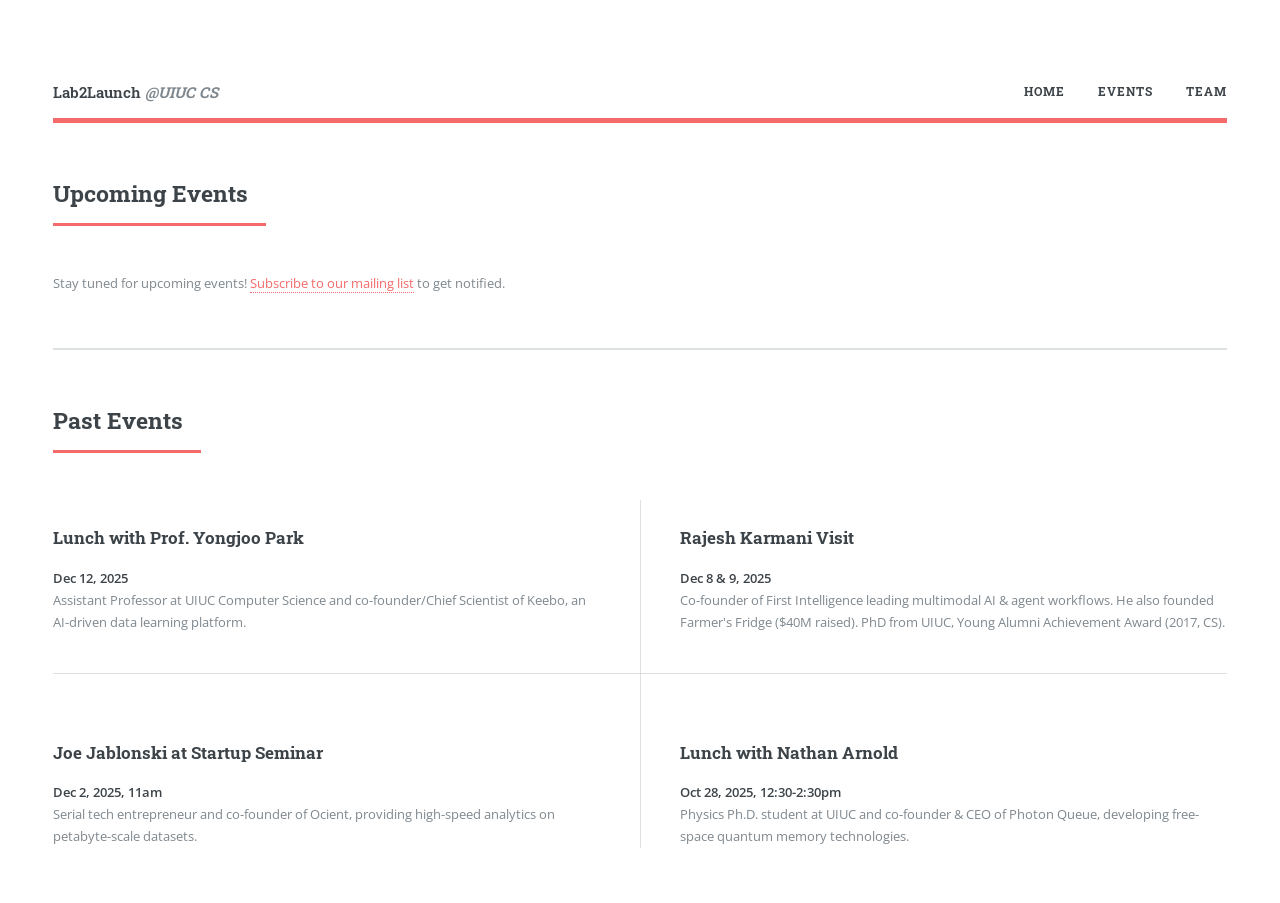
==== commit 2cb20948: "fixed events pg" ====
--- a/events.html
+++ b/events.html
@@ -66,9 +66,7 @@
 							<a href="#" class="image"><img src="images/pic09.jpg" alt="" /></a>
 							<h3>Rajesh Karmani Visit</h3>
 							<p><strong>Dec 8 & 9, 2025</strong><br>
-								UIUC Computer Science Ph.D. student and co-founder of First Intelligence, leading
-								development in
-								multimodal AI and agent workflows. Rajesh also </p>
+								Co-founder of First Intelligence leading multimodal AI & agent workflows. He also founded Farmer's Fridge ($40M raised). PhD from UIUC, Young Alumni Achievement Award (2017, CS).</p>
 							<!-- <ul class="actions">
 								<li><a href="#" class="button">Sign Up</a></li>
 							</ul> -->
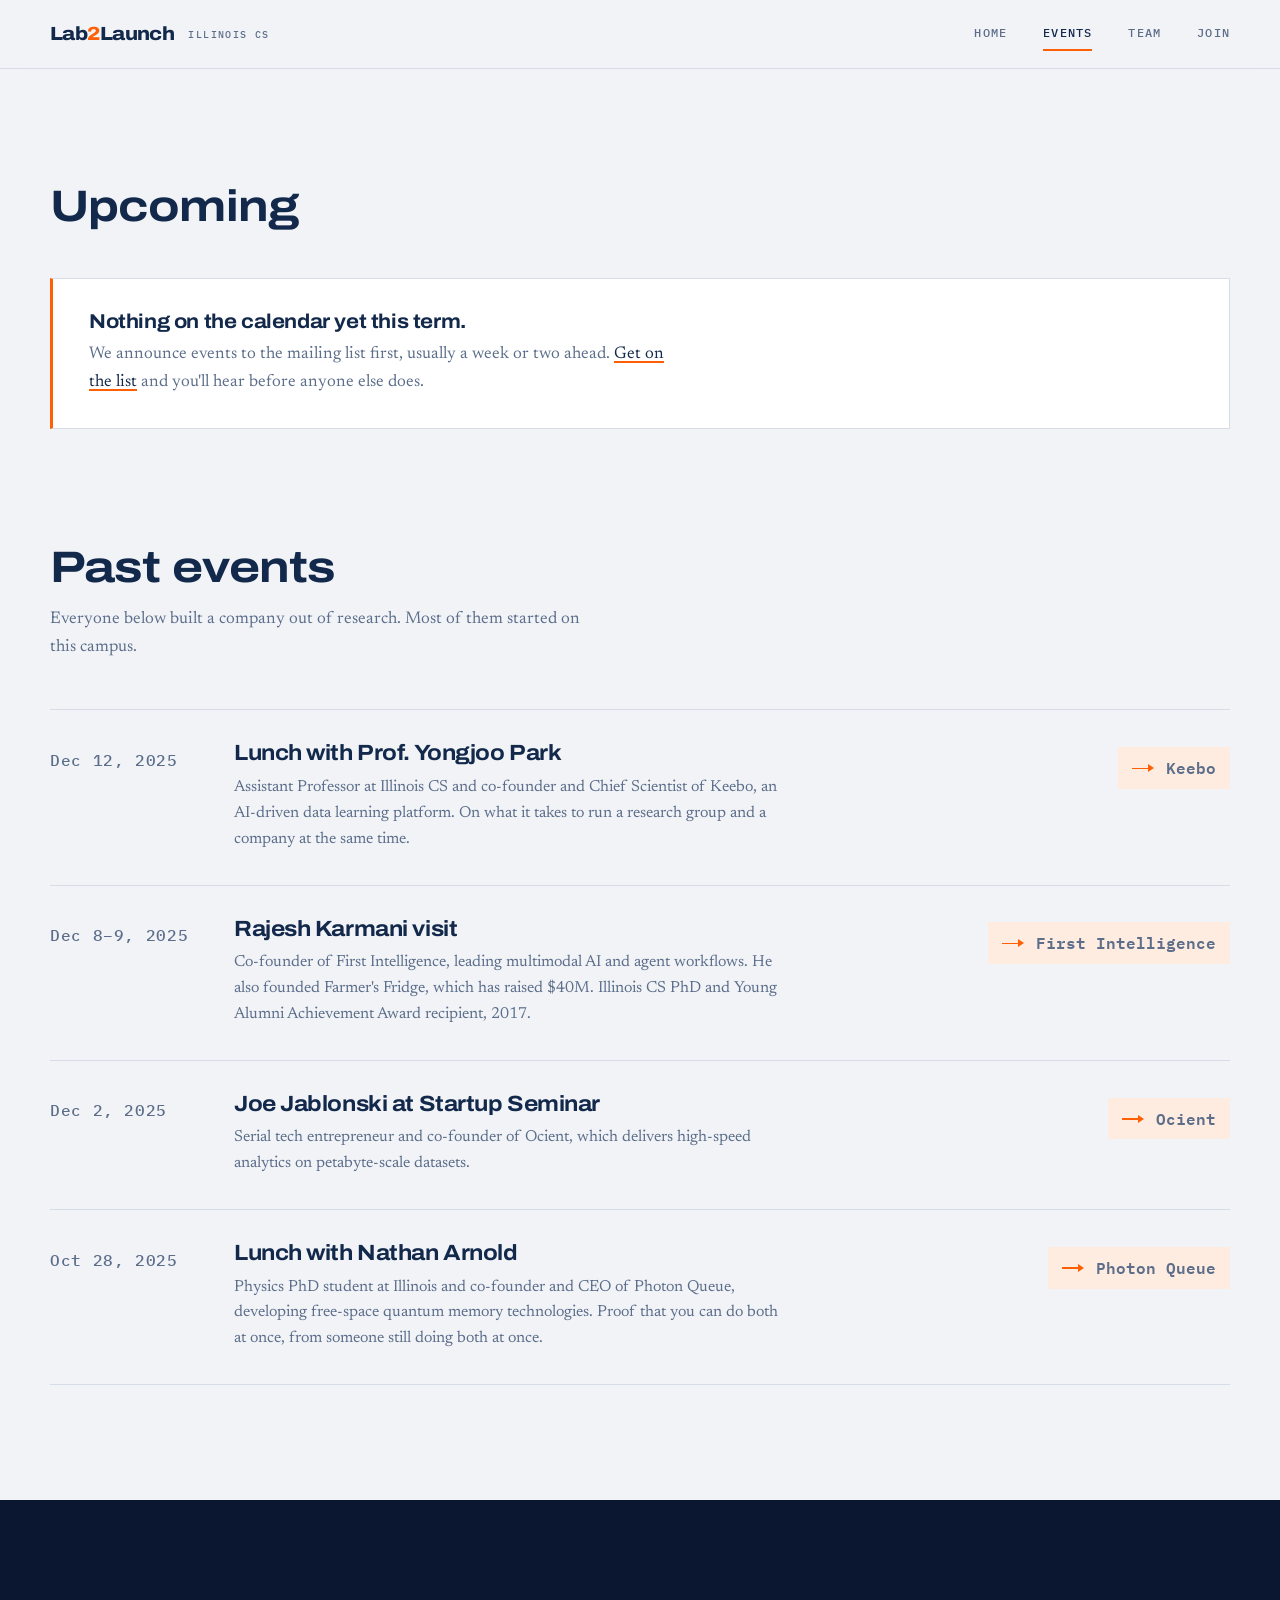
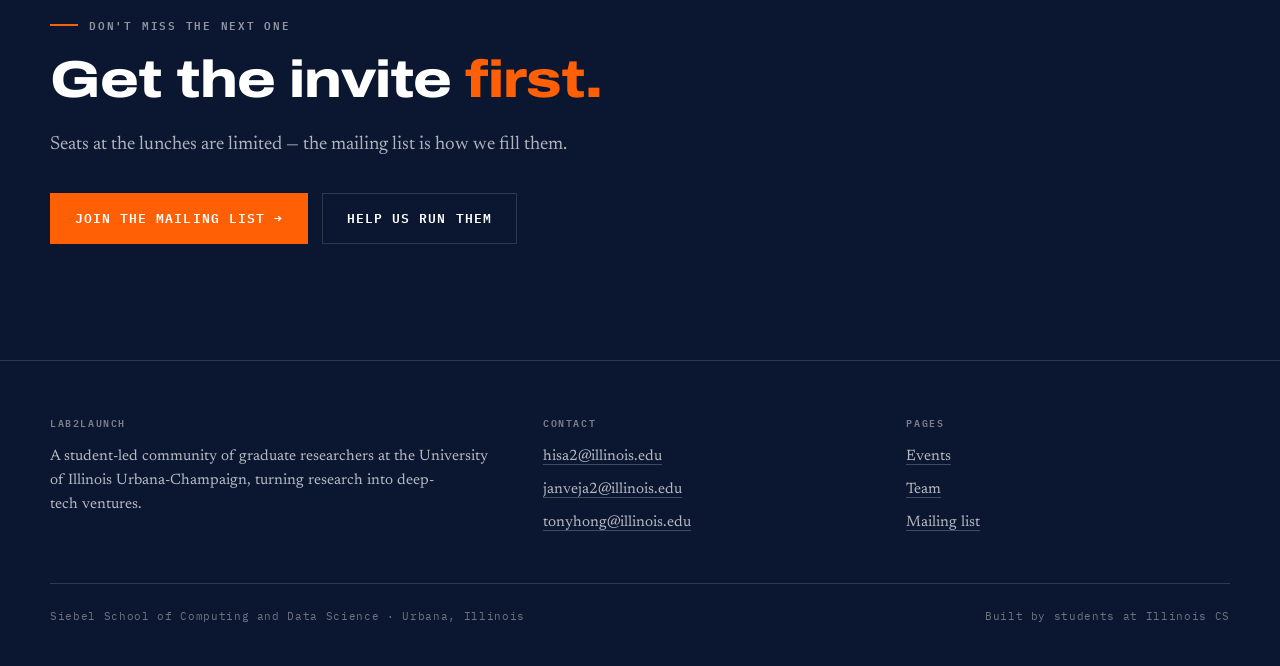
==== commit cd03929b: "revamped the website" ====
--- a/events.html
+++ b/events.html
@@ -1,113 +1,177 @@
-<!DOCTYPE HTML>
-<!--
-	Editorial by HTML5 UP
-	html5up.net | @ajlkn
-	Free for personal and commercial use under the CCA 3.0 license (html5up.net/license)
--->
-<html>
-
-<head>
-	<title>Lab2Launch</title>
-	<meta charset="utf-8" />
-	<meta name="viewport" content="width=device-width, initial-scale=1, user-scalable=no" />
-	<link rel="stylesheet" href="assets/css/main.css" />
-</head>
-
-<body class="is-preload">
-
-	<!-- Wrapper -->
-	<div id="wrapper">
-
-		<!-- Main -->
-		<div id="main">
-			<div class="inner">
-
-				<!-- Header -->
-				<header id="header">
-					<a href="index.html" class="logo"><strong>Lab2Launch</strong> <i>@UIUC CS</i></a>
-					<nav class="main-nav">
-						<ul>
-							<li><a href="index.html">Home</a></li>
-							<li><a href="events.html" class="active">Events</a></li>
-							<li><a href="team.html">Team</a></li>
-						</ul>
-					</nav>
-				</header>
-
-				<!-- Banner -->
-				<!-- Banner Removed -->
-
-				<!-- Team Section Moved to team.html -->
-
-				<!-- Section -->
-				<section id="upcoming-events">
-					<header class="major">
-						<h2>Upcoming Events</h2>
-					</header>
-					<p>Stay tuned for upcoming events! <a href="https://docs.google.com/forms/d/e/1FAIpQLSc09vYqOBT_7KmqOvNzdZzzL6WpZHtge1CCLR2DJjPqgTZjvQ/viewform?usp=sharing&ouid=103194943590193477318">Subscribe to our mailing list</a> to get notified.</p>
-				</section>
-				<section id="past-events">
-					<header class="major">
-						<h2>Past Events</h2>
-					</header>
-					<div class="posts">
-						<article>
-							<a href="#" class="image"><img src="images/pic09.jpg" alt="" /></a>
-							<h3>Lunch with Prof. Yongjoo Park</h3>
-							<p><strong>Dec 12, 2025</strong><br>
-								Assistant Professor at UIUC Computer Science and co-founder/Chief Scientist of Keebo, an
-								AI-driven data
-								learning platform.</p>
-							<!-- <ul class="actions">
-								<li><a href="#" class="button">Sign Up</a></li>
-							</ul> -->
-						</article>
-						<article>
-							<a href="#" class="image"><img src="images/pic09.jpg" alt="" /></a>
-							<h3>Rajesh Karmani Visit</h3>
-							<p><strong>Dec 8 & 9, 2025</strong><br>
-								Co-founder of First Intelligence leading multimodal AI & agent workflows. He also founded Farmer's Fridge ($40M raised). PhD from UIUC, Young Alumni Achievement Award (2017, CS).</p>
-							<!-- <ul class="actions">
-								<li><a href="#" class="button">Sign Up</a></li>
-							</ul> -->
-						</article>
-						<article>
-							<a href="#" class="image"><img src="images/pic09.jpg" alt="" /></a>
-							<h3>Joe Jablonski at Startup Seminar</h3>
-							<p><strong>Dec 2, 2025, 11am</strong><br>
-								Serial tech entrepreneur and co-founder of Ocient, providing high-speed analytics on
-								petabyte-scale
-								datasets.</p>
-							<!-- <ul class="actions">
-								<li><a href="#" class="button">Sign Up</a></li>
-							</ul> -->
-						</article>
-						<article>
-							<a href="#" class="image"><img src="images/pic09.jpg" alt="" /></a>
-							<h3>Lunch with Nathan Arnold</h3>
-							<p><strong>Oct 28, 2025, 12:30-2:30pm</strong><br>
-								Physics Ph.D. student at UIUC and co-founder & CEO of Photon Queue, developing
-								free-space quantum
-								memory technologies.</p>
-							<!-- <ul class="actions">
-								<li><a href="#" class="button">Sign Up</a></li>
-							</ul> -->
-						</article>
-					</div>
-				</section>
-
-			</div>
-		</div>
-
-	</div>
-
-	<!-- Scripts -->
-	<script src="assets/js/jquery.min.js"></script>
-	<script src="assets/js/browser.min.js"></script>
-	<script src="assets/js/breakpoints.min.js"></script>
-	<script src="assets/js/util.js"></script>
-	<script src="assets/js/main.js"></script>
-
-</body>
-
-</html>+<!DOCTYPE html>
+<html lang="en">
+
+<head>
+	<meta charset="utf-8" />
+	<meta name="viewport" content="width=device-width, initial-scale=1" />
+	<title>Events — Lab2Launch</title>
+	<meta name="description"
+		content="Founder lunches and startup seminars hosted by Lab2Launch for graduate researchers at the University of Illinois." />
+
+	<meta property="og:type" content="website" />
+	<meta property="og:title" content="Events — Lab2Launch" />
+	<meta property="og:description"
+		content="Founder lunches and startup seminars for graduate researchers at Illinois." />
+	<meta property="og:url" content="https://lab2launch.illinois.edu/events.html" />
+	<meta name="twitter:card" content="summary" />
+
+	<link rel="icon" href="assets/favicon.svg" type="image/svg+xml" />
+	<link rel="preconnect" href="https://fonts.googleapis.com" />
+	<link rel="preconnect" href="https://fonts.gstatic.com" crossorigin />
+	<link
+		href="https://fonts.googleapis.com/css2?family=Archivo:wdth,wght@62..125,400..800&family=IBM+Plex+Mono:wght@400;500;600&family=Newsreader:opsz,wght@6..72,300..600&display=swap"
+		rel="stylesheet" />
+	<link rel="stylesheet" href="assets/css/site.css" />
+</head>
+
+<body>
+
+	<header class="masthead">
+		<div class="masthead__inner">
+			<a class="wordmark" href="index.html">Lab<em>2</em>Launch <span>Illinois CS</span></a>
+			<nav class="nav" aria-label="Main">
+				<a href="index.html">Home</a>
+				<a href="events.html" aria-current="page">Events</a>
+				<a href="team.html">Team</a>
+				<a href="index.html#join">Join</a>
+			</nav>
+		</div>
+	</header>
+
+	<main>
+
+		<h1 class="sr-only">Events</h1>
+
+		<!-- Upcoming --------------------------------------------------------- -->
+		<section class="band">
+			<div class="shell">
+				<div class="section-head rise">
+					<h2>Upcoming</h2>
+				</div>
+				<div class="notice rise">
+					<h3>Nothing on the calendar yet this term.</h3>
+					<p>We announce events to the mailing list first, usually a week or two ahead. <a
+							href="https://docs.google.com/forms/d/e/1FAIpQLSc09vYqOBT_7KmqOvNzdZzzL6WpZHtge1CCLR2DJjPqgTZjvQ/viewform">Get
+							on the list</a> and you'll hear before anyone else does.</p>
+				</div>
+			</div>
+		</section>
+
+		<!-- Past ------------------------------------------------------------- -->
+		<section class="band" style="padding-top:0;">
+			<div class="shell">
+				<div class="section-head rise">
+					<h2>Past events</h2>
+					<p>Everyone below built a company out of research. Most of them started on this campus.</p>
+				</div>
+
+				<ul class="events">
+					<li class="rise">
+						<article class="event">
+							<p class="event__date">Dec 12, 2025</p>
+							<div>
+								<h3>Lunch with Prof. Yongjoo Park</h3>
+								<p>Assistant Professor at Illinois CS and co-founder and Chief Scientist of Keebo, an
+									AI-driven data learning platform. On what it takes to run a research group and a
+									company at the same time.</p>
+							</div>
+							<p class="event__venture"><span class="arrow" aria-hidden="true"></span> Keebo</p>
+						</article>
+					</li>
+					<li class="rise">
+						<article class="event">
+							<p class="event__date">Dec 8–9, 2025</p>
+							<div>
+								<h3>Rajesh Karmani visit</h3>
+								<p>Co-founder of First Intelligence, leading multimodal AI and agent workflows. He also
+									founded Farmer's Fridge, which has raised $40M. Illinois CS PhD and Young Alumni
+									Achievement Award recipient, 2017.</p>
+							</div>
+							<p class="event__venture"><span class="arrow" aria-hidden="true"></span> First Intelligence
+							</p>
+						</article>
+					</li>
+					<li class="rise">
+						<article class="event">
+							<p class="event__date">Dec 2, 2025</p>
+							<div>
+								<h3>Joe Jablonski at Startup Seminar</h3>
+								<p>Serial tech entrepreneur and co-founder of Ocient, which delivers high-speed analytics
+									on petabyte-scale datasets.</p>
+							</div>
+							<p class="event__venture"><span class="arrow" aria-hidden="true"></span> Ocient</p>
+						</article>
+					</li>
+					<li class="rise">
+						<article class="event">
+							<p class="event__date">Oct 28, 2025</p>
+							<div>
+								<h3>Lunch with Nathan Arnold</h3>
+								<p>Physics PhD student at Illinois and co-founder and CEO of Photon Queue, developing
+									free-space quantum memory technologies. Proof that you can do both at once, from
+									someone still doing both at once.</p>
+							</div>
+							<p class="event__venture"><span class="arrow" aria-hidden="true"></span> Photon Queue</p>
+						</article>
+					</li>
+				</ul>
+			</div>
+		</section>
+
+		<!-- Join ------------------------------------------------------------- -->
+		<section class="dark band join">
+			<div class="shell join__grid">
+				<div class="rise">
+					<p class="eyebrow" style="color:rgba(255,255,255,.55)">Don't miss the next one</p>
+					<h2>Get the invite <em>first.</em></h2>
+					<p class="lede">Seats at the lunches are limited — the mailing list is how we fill them.</p>
+					<div class="btn-row">
+						<a class="btn"
+							href="https://docs.google.com/forms/d/e/1FAIpQLSc09vYqOBT_7KmqOvNzdZzzL6WpZHtge1CCLR2DJjPqgTZjvQ/viewform">Join
+							the mailing list <span class="tip" aria-hidden="true">→</span></a>
+						<a class="btn btn--onDark" href="index.html#join">Help us run them</a>
+					</div>
+				</div>
+			</div>
+		</section>
+
+	</main>
+
+	<footer class="dark foot">
+		<div class="shell">
+			<div class="foot__grid">
+				<div>
+					<h4>Lab2Launch</h4>
+					<p>A student-led community of graduate researchers at the University of Illinois
+						Urbana-Champaign, turning research into deep-tech ventures.</p>
+				</div>
+				<div>
+					<h4>Contact</h4>
+					<ul>
+						<li><a href="mailto:hisa2@illinois.edu">hisa2@illinois.edu</a></li>
+						<li><a href="mailto:janveja2@illinois.edu">janveja2@illinois.edu</a></li>
+						<li><a href="mailto:tonyhong@illinois.edu">tonyhong@illinois.edu</a></li>
+					</ul>
+				</div>
+				<div>
+					<h4>Pages</h4>
+					<ul>
+						<li><a href="events.html">Events</a></li>
+						<li><a href="team.html">Team</a></li>
+						<li><a
+								href="https://docs.google.com/forms/d/e/1FAIpQLSc09vYqOBT_7KmqOvNzdZzzL6WpZHtge1CCLR2DJjPqgTZjvQ/viewform">Mailing
+								list</a></li>
+					</ul>
+				</div>
+			</div>
+			<div class="foot__base">
+				<span>Siebel School of Computing and Data Science · Urbana, Illinois</span>
+				<span>Built by students at Illinois CS</span>
+			</div>
+		</div>
+	</footer>
+
+	<script src="assets/js/site.js"></script>
+</body>
+
+</html>
--- a/assets/css/site.css
+++ b/assets/css/site.css
@@ -0,0 +1,1054 @@
+/* ==========================================================================
+   Lab2Launch — draft site
+   Palette : Illini Blue #13294B · Illini Orange #FF5F05 · cool paper #F1F3F7
+   Type    : Archivo (expanded — display) · Newsreader (serif — body)
+             IBM Plex Mono (utility — labels, dates, data)
+   Device  : the "2" in Lab2Launch is an arrow. Transitions are set as
+             `origin → venture` throughout.
+   ========================================================================== */
+
+/* --- tokens ------------------------------------------------------------- */
+
+:root {
+  --navy: #13294b;
+  --navy-deep: #0b1730;
+  --orange: #ff5f05;
+  --orange-soft: #ffece0;
+  --paper: #f1f3f7;
+  --white: #ffffff;
+  --slate: #5c6e8a;
+  --rule: #d6dde8;
+  --rule-dark: rgba(255, 255, 255, 0.14);
+
+  --display: "Archivo", system-ui, sans-serif;
+  --body: "Newsreader", Georgia, serif;
+  --mono: "IBM Plex Mono", ui-monospace, monospace;
+
+  --shell: min(1180px, 100% - 2.5rem);
+  --band: clamp(4.5rem, 9vw, 7.5rem);
+  --ease: cubic-bezier(0.22, 0.72, 0.24, 1);
+}
+
+/* --- reset -------------------------------------------------------------- */
+
+*,
+*::before,
+*::after {
+  box-sizing: border-box;
+}
+
+html {
+  -webkit-text-size-adjust: 100%;
+  scroll-behavior: smooth;
+  scroll-padding-top: 5.5rem;
+}
+
+body {
+  margin: 0;
+  background: var(--paper);
+  color: var(--navy);
+  font-family: var(--body);
+  font-size: 1.0625rem;
+  line-height: 1.62;
+  font-optical-sizing: auto;
+  -webkit-font-smoothing: antialiased;
+}
+
+img {
+  display: block;
+  max-width: 100%;
+  height: auto;
+}
+
+a {
+  color: inherit;
+}
+
+h1,
+h2,
+h3,
+h4 {
+  font-family: var(--display);
+  font-variation-settings: "wdth" 118;
+  font-weight: 700;
+  letter-spacing: -0.02em;
+  line-height: 1.04;
+  margin: 0;
+  text-wrap: balance;
+}
+
+p {
+  margin: 0 0 1.1em;
+  text-wrap: pretty;
+}
+
+p:last-child {
+  margin-bottom: 0;
+}
+
+:focus-visible {
+  outline: 2.5px solid var(--orange);
+  outline-offset: 3px;
+  border-radius: 2px;
+}
+
+/* Names the page for screen readers and search engines without showing a header. */
+.sr-only {
+  position: absolute;
+  width: 1px;
+  height: 1px;
+  margin: -1px;
+  padding: 0;
+  overflow: hidden;
+  clip-path: inset(50%);
+  white-space: nowrap;
+  border: 0;
+}
+
+/* --- shared primitives -------------------------------------------------- */
+
+.shell {
+  width: var(--shell);
+  margin-inline: auto;
+}
+
+.band {
+  padding-block: var(--band);
+}
+
+.eyebrow {
+  font-family: var(--mono);
+  font-size: 0.6875rem;
+  font-weight: 600;
+  letter-spacing: 0.16em;
+  text-transform: uppercase;
+  color: var(--slate);
+  margin: 0 0 1.25rem;
+  display: flex;
+  align-items: center;
+  gap: 0.7rem;
+}
+
+.eyebrow::before {
+  content: "";
+  width: 1.75rem;
+  height: 2px;
+  background: var(--orange);
+  flex: none;
+}
+
+.lede {
+  font-size: 1.1875rem;
+  color: var(--slate);
+  max-width: 56ch;
+}
+
+.section-head {
+  margin-bottom: 3rem;
+}
+
+.section-head h2 {
+  font-size: clamp(1.9rem, 3.6vw, 2.75rem);
+}
+
+.section-head p {
+  margin-top: 1rem;
+  max-width: 54ch;
+  color: var(--slate);
+}
+
+/* Section head that uses the full measure of the page: title left, statement right. */
+.section-head--split {
+  display: grid;
+  grid-template-columns: 0.95fr 1.05fr;
+  gap: clamp(2.5rem, 5vw, 4.5rem);
+  align-items: start;
+}
+
+.section-head--split h2 {
+  margin-top: -0.1em;
+}
+
+.section-head--split p {
+  margin-top: 0;
+  max-width: 54ch;
+  font-size: 1.125rem;
+}
+
+/* A second heading of equal rank inside one section, set off by a hairline. */
+.section-head--peer {
+  margin-top: clamp(3.5rem, 7vw, 5.5rem);
+  padding-top: clamp(2.25rem, 4vw, 3rem);
+  border-top: 1px solid var(--rule);
+}
+
+/* --- buttons ------------------------------------------------------------ */
+
+.btn {
+  --btn-bg: var(--orange);
+  --btn-fg: var(--white);
+  display: inline-flex;
+  align-items: center;
+  gap: 0.6rem;
+  padding: 0.9rem 1.5rem;
+  background: var(--btn-bg);
+  color: var(--btn-fg);
+  font-family: var(--mono);
+  font-size: 0.8125rem;
+  font-weight: 600;
+  letter-spacing: 0.08em;
+  text-transform: uppercase;
+  text-decoration: none;
+  border: 1.5px solid var(--btn-bg);
+  transition: transform 0.18s var(--ease), background 0.18s, color 0.18s,
+    border-color 0.18s;
+}
+
+.btn:hover {
+  transform: translateY(-2px);
+}
+
+.btn .tip {
+  transition: transform 0.18s var(--ease);
+}
+
+.btn:hover .tip {
+  transform: translateX(3px);
+}
+
+.btn--ghost {
+  --btn-bg: transparent;
+  --btn-fg: var(--navy);
+  border-color: var(--rule);
+}
+
+.btn--ghost:hover {
+  border-color: var(--navy);
+}
+
+.btn--onDark {
+  --btn-bg: transparent;
+  --btn-fg: var(--white);
+  border-color: var(--rule-dark);
+}
+
+.btn--onDark:hover {
+  border-color: rgba(255, 255, 255, 0.55);
+}
+
+.btn-row {
+  display: flex;
+  flex-wrap: wrap;
+  gap: 0.85rem;
+  margin-top: 2rem;
+}
+
+/* --- masthead ----------------------------------------------------------- */
+
+.masthead {
+  position: sticky;
+  top: 0;
+  z-index: 50;
+  background: rgba(241, 243, 247, 0.86);
+  backdrop-filter: blur(12px);
+  border-bottom: 1px solid var(--rule);
+}
+
+.masthead__inner {
+  width: var(--shell);
+  margin-inline: auto;
+  height: 4.25rem;
+  display: flex;
+  align-items: center;
+  justify-content: space-between;
+  gap: 1.5rem;
+}
+
+.wordmark {
+  font-family: var(--display);
+  font-variation-settings: "wdth" 112;
+  font-weight: 800;
+  font-size: 1.1875rem;
+  letter-spacing: -0.03em;
+  text-decoration: none;
+  white-space: nowrap;
+}
+
+.wordmark em {
+  color: var(--orange);
+  font-style: normal;
+}
+
+.wordmark span {
+  font-family: var(--mono);
+  font-size: 0.625rem;
+  font-weight: 500;
+  letter-spacing: 0.14em;
+  text-transform: uppercase;
+  color: var(--slate);
+  margin-left: 0.6rem;
+  vertical-align: 0.18em;
+}
+
+.nav {
+  display: flex;
+  align-items: center;
+  gap: clamp(1rem, 3vw, 2.25rem);
+}
+
+.nav a {
+  font-family: var(--mono);
+  font-size: 0.75rem;
+  font-weight: 500;
+  letter-spacing: 0.1em;
+  text-transform: uppercase;
+  text-decoration: none;
+  color: var(--slate);
+  padding-block: 0.4rem;
+  border-bottom: 2px solid transparent;
+  transition: color 0.16s, border-color 0.16s;
+}
+
+.nav a:hover {
+  color: var(--navy);
+}
+
+.nav a[aria-current="page"] {
+  color: var(--navy);
+  border-bottom-color: var(--orange);
+}
+
+/* --- hero --------------------------------------------------------------- */
+
+.hero {
+  position: relative;
+  overflow: hidden;
+  padding-block: clamp(3.5rem, 8vw, 6.5rem) clamp(4rem, 8vw, 7rem);
+}
+
+.hero::before {
+  content: "";
+  position: absolute;
+  inset: 0 0 auto 45%;
+  height: 100%;
+  background-image: radial-gradient(var(--rule) 1px, transparent 1px);
+  background-size: 22px 22px;
+  opacity: 0.75;
+  mask-image: linear-gradient(100deg, transparent, #000 45%, transparent 92%);
+  pointer-events: none;
+}
+
+.hero__inner {
+  position: relative;
+  display: grid;
+  grid-template-columns: 0.95fr 1.05fr;
+  gap: clamp(2.5rem, 5vw, 4.5rem);
+  align-items: start;
+}
+
+.hero h1 {
+  font-size: clamp(2.6rem, 6.2vw, 4.75rem);
+  font-variation-settings: "wdth" 122;
+  font-weight: 800;
+  letter-spacing: -0.04em;
+  line-height: 0.94;
+  /* optical: pull the cap-height up to meet the body text's first line */
+  margin-top: -0.12em;
+}
+
+.hero h1 em {
+  font-style: normal;
+  color: var(--orange);
+}
+
+/* Hairline between the name and the statement — the only structure the hero needs. */
+.hero__body {
+  border-left: 1px solid var(--rule);
+  padding-left: clamp(2rem, 4vw, 3.5rem);
+}
+
+.hero__body .lede {
+  margin-top: 0;
+  font-size: 1.125rem;
+  max-width: 46ch;
+}
+
+/* --- ledger: the signature device --------------------------------------- */
+
+.ledger {
+  background: var(--white);
+  border: 1px solid var(--rule);
+  padding: 1.75rem 1.75rem 1.5rem;
+  box-shadow: 0 24px 60px -40px rgba(19, 41, 75, 0.55);
+}
+
+.ledger__label {
+  font-family: var(--mono);
+  font-size: 0.625rem;
+  font-weight: 600;
+  letter-spacing: 0.16em;
+  text-transform: uppercase;
+  color: var(--slate);
+  margin: 0 0 1.25rem;
+}
+
+.ledger__rows {
+  list-style: none;
+  margin: 0;
+  padding: 0;
+}
+
+.ledger__rows li {
+  display: flex;
+  align-items: center;
+  gap: 0.85rem;
+  padding-block: 0.85rem;
+  border-top: 1px solid var(--rule);
+  font-family: var(--mono);
+  font-size: 0.8125rem;
+  line-height: 1.35;
+}
+
+.ledger__rows li:first-child {
+  border-top: 0;
+}
+
+.ledger .from {
+  color: var(--slate);
+  flex: 0 1 auto;
+  min-width: 0;
+}
+
+.ledger .to {
+  color: var(--navy);
+  font-weight: 600;
+  text-align: right;
+  flex: 0 1 auto;
+  min-width: 0;
+}
+
+.arrow {
+  flex: 1 1 auto;
+  min-width: 1.1rem;
+  height: 9px;
+  position: relative;
+  color: var(--orange);
+}
+
+.arrow::before {
+  content: "";
+  position: absolute;
+  left: 0;
+  right: 4px;
+  top: 4px;
+  height: 1.5px;
+  background: currentColor;
+  transform-origin: left center;
+}
+
+.arrow::after {
+  content: "";
+  position: absolute;
+  right: 0;
+  top: 0.5px;
+  width: 0;
+  height: 0;
+  border-left: 6px solid currentColor;
+  border-block: 4px solid transparent;
+}
+
+.ledger__note {
+  font-family: var(--mono);
+  font-size: 0.6875rem;
+  color: var(--slate);
+  margin: 1.35rem 0 0;
+  padding-top: 1.1rem;
+  border-top: 1px solid var(--rule);
+  letter-spacing: 0.02em;
+}
+
+/* --- offer cards -------------------------------------------------------- */
+
+/* Fits however many formats there are — two now, three when the next one is real. */
+.offer {
+  display: grid;
+  grid-template-columns: repeat(auto-fit, minmax(18rem, 1fr));
+  gap: 1px;
+  background: var(--rule);
+  border: 1px solid var(--rule);
+}
+
+.offer article {
+  background: var(--white);
+  padding: 2.25rem 1.9rem 2.5rem;
+}
+
+.offer h3 {
+  font-size: 1.3125rem;
+  font-variation-settings: "wdth" 112;
+  margin-bottom: 0.85rem;
+}
+
+.offer p {
+  color: var(--slate);
+  font-size: 1rem;
+}
+
+.offer .tick {
+  font-family: var(--mono);
+  font-size: 0.625rem;
+  font-weight: 600;
+  letter-spacing: 0.16em;
+  color: var(--orange);
+  display: block;
+  margin-bottom: 1.5rem;
+}
+
+/* --- event list --------------------------------------------------------- */
+
+.events {
+  list-style: none;
+  margin: 0;
+  padding: 0;
+  border-top: 1px solid var(--rule);
+}
+
+.events > li {
+  border-bottom: 1px solid var(--rule);
+}
+
+.event {
+  display: grid;
+  grid-template-columns: 9.5rem minmax(0, 1fr) 12rem;
+  gap: 1.5rem 2rem;
+  align-items: start;
+  padding-block: 2rem;
+}
+
+.event__date {
+  font-family: var(--mono);
+  font-size: 0.75rem;
+  font-weight: 500;
+  color: var(--slate);
+  letter-spacing: 0.04em;
+  padding-top: 0.35rem;
+}
+
+.event h3 {
+  font-size: 1.375rem;
+  font-variation-settings: "wdth" 110;
+  margin-bottom: 0.6rem;
+}
+
+.event p {
+  color: var(--slate);
+  font-size: 1rem;
+  max-width: 62ch;
+}
+
+.event__venture {
+  display: inline-flex;
+  align-items: center;
+  gap: 0.7rem;
+  font-family: var(--mono);
+  font-size: 0.75rem;
+  font-weight: 600;
+  color: var(--navy);
+  background: var(--orange-soft);
+  padding: 0.5rem 0.9rem;
+  white-space: nowrap;
+  align-self: start;
+  justify-self: end;
+  margin-top: 0.3rem;
+}
+
+.event__venture .arrow {
+  flex: 0 0 1.4rem;
+  min-width: 1.4rem;
+}
+
+/* --- team --------------------------------------------------------------- */
+
+.roster {
+  display: grid;
+  grid-template-columns: repeat(auto-fit, minmax(15.5rem, 1fr));
+  gap: 1px;
+  background: var(--rule);
+  border: 1px solid var(--rule);
+}
+
+.person {
+  background: var(--white);
+  padding: 2rem 1.75rem 2.25rem;
+}
+
+.person__photo {
+  width: 5.5rem;
+  aspect-ratio: 1;
+  border-radius: 50%;
+  object-fit: cover;
+  object-position: 50% 28%;
+  filter: grayscale(1);
+  transition: filter 0.3s var(--ease);
+  margin-bottom: 1.35rem;
+  background: var(--paper);
+}
+
+.person:hover .person__photo {
+  filter: grayscale(0);
+}
+
+.person h3 {
+  font-size: 1.1875rem;
+  font-variation-settings: "wdth" 108;
+  margin-bottom: 0.4rem;
+}
+
+.person h3 a {
+  text-decoration: none;
+  background-image: linear-gradient(var(--orange), var(--orange));
+  background-size: 0% 1.5px;
+  background-repeat: no-repeat;
+  background-position: 0 100%;
+  transition: background-size 0.25s var(--ease);
+}
+
+.person h3 a:hover {
+  background-size: 100% 1.5px;
+}
+
+.person__role {
+  font-family: var(--mono);
+  font-size: 0.6875rem;
+  letter-spacing: 0.08em;
+  color: var(--slate);
+  margin: 0 0 1.1rem;
+}
+
+.tags {
+  display: flex;
+  flex-wrap: wrap;
+  gap: 0.4rem;
+}
+
+.tags span {
+  font-family: var(--mono);
+  font-size: 0.625rem;
+  letter-spacing: 0.04em;
+  color: var(--slate);
+  border: 1px solid var(--rule);
+  padding: 0.3rem 0.6rem;
+}
+
+/* --- sponsor ------------------------------------------------------------ */
+
+.sponsor {
+  display: grid;
+  grid-template-columns: auto minmax(0, 1fr);
+  column-gap: clamp(1.5rem, 4vw, 3.25rem);
+  row-gap: 0.6rem;
+  align-items: baseline;
+  padding: 2.25rem 2.5rem;
+  background: var(--white);
+  border: 1px solid var(--rule);
+}
+
+.sponsor__label {
+  font-family: var(--mono);
+  font-size: 0.625rem;
+  font-weight: 600;
+  letter-spacing: 0.16em;
+  text-transform: uppercase;
+  color: var(--slate);
+  margin: 0;
+  grid-row: span 2;
+  align-self: center;
+  padding-right: clamp(1.5rem, 4vw, 3.25rem);
+  border-right: 1px solid var(--rule);
+}
+
+.sponsor__mark {
+  font-family: var(--display);
+  font-variation-settings: "wdth" 106;
+  font-weight: 700;
+  font-size: clamp(1.375rem, 3vw, 1.75rem);
+  letter-spacing: -0.02em;
+  text-decoration: none;
+  display: inline-flex;
+  align-items: center;
+  gap: 0.7rem;
+}
+
+.sponsor__mark::before {
+  content: "";
+  width: 0.6rem;
+  height: 0.6rem;
+  border-radius: 50%;
+  background: var(--orange);
+  flex: none;
+}
+
+.sponsor__mark:hover {
+  color: var(--orange);
+}
+
+.sponsor p {
+  color: var(--slate);
+  font-size: 0.9375rem;
+  margin: 0;
+  max-width: 62ch;
+}
+
+/* --- dark close (join + footer) ----------------------------------------- */
+
+.dark {
+  background: var(--navy-deep);
+  color: var(--white);
+}
+
+.dark h2,
+.dark h3 {
+  color: var(--white);
+}
+
+.join__grid {
+  display: grid;
+  grid-template-columns: 1fr 1fr;
+  gap: clamp(2rem, 5vw, 4.5rem);
+  align-items: start;
+}
+
+.join h2 {
+  font-size: clamp(2rem, 4.4vw, 3.25rem);
+  font-variation-settings: "wdth" 120;
+  font-weight: 800;
+}
+
+.join h2 em {
+  font-style: normal;
+  color: var(--orange);
+}
+
+.join .lede {
+  color: rgba(255, 255, 255, 0.68);
+  margin-top: 1.4rem;
+}
+
+.slots {
+  display: grid;
+  gap: 1px;
+  background: var(--rule-dark);
+  border: 1px solid var(--rule-dark);
+}
+
+.slot {
+  background: var(--navy-deep);
+  padding: 1.75rem;
+}
+
+.slot h3 {
+  font-size: 1.125rem;
+  font-variation-settings: "wdth" 108;
+  margin-bottom: 0.6rem;
+}
+
+.slot p {
+  color: rgba(255, 255, 255, 0.62);
+  font-size: 0.9375rem;
+}
+
+.slot .tick {
+  font-family: var(--mono);
+  font-size: 0.625rem;
+  font-weight: 600;
+  letter-spacing: 0.16em;
+  color: var(--orange);
+  display: block;
+  margin-bottom: 1rem;
+}
+
+.foot {
+  border-top: 1px solid var(--rule-dark);
+  padding-block: 3.5rem 2.5rem;
+}
+
+.foot__grid {
+  display: grid;
+  grid-template-columns: 1.4fr 1fr 1fr;
+  gap: 2.5rem;
+}
+
+.foot h4 {
+  font-family: var(--mono);
+  font-size: 0.625rem;
+  font-weight: 600;
+  letter-spacing: 0.16em;
+  text-transform: uppercase;
+  color: rgba(255, 255, 255, 0.45);
+  margin: 0 0 1.1rem;
+}
+
+.foot p,
+.foot li {
+  color: rgba(255, 255, 255, 0.7);
+  font-size: 0.9375rem;
+}
+
+.foot ul {
+  list-style: none;
+  margin: 0;
+  padding: 0;
+  display: grid;
+  gap: 0.55rem;
+}
+
+.foot a {
+  text-decoration: none;
+  border-bottom: 1px solid rgba(255, 255, 255, 0.22);
+  transition: border-color 0.16s, color 0.16s;
+}
+
+.foot a:hover {
+  color: var(--orange);
+  border-bottom-color: var(--orange);
+}
+
+.foot__base {
+  margin-top: 3rem;
+  padding-top: 1.5rem;
+  border-top: 1px solid var(--rule-dark);
+  display: flex;
+  flex-wrap: wrap;
+  justify-content: space-between;
+  gap: 1rem;
+  font-family: var(--mono);
+  font-size: 0.6875rem;
+  letter-spacing: 0.06em;
+  color: rgba(255, 255, 255, 0.4);
+}
+
+/* --- notice / empty state ----------------------------------------------- */
+
+.notice {
+  background: var(--white);
+  border: 1px solid var(--rule);
+  border-left: 3px solid var(--orange);
+  padding: 2rem 2.25rem;
+}
+
+.notice h3 {
+  font-size: 1.25rem;
+  font-variation-settings: "wdth" 110;
+  margin-bottom: 0.6rem;
+}
+
+.notice p {
+  color: var(--slate);
+  max-width: 58ch;
+}
+
+.notice a {
+  color: var(--navy);
+  text-decoration-color: var(--orange);
+  text-underline-offset: 3px;
+  text-decoration-thickness: 1.5px;
+}
+
+/* --- page header (interior pages) --------------------------------------- */
+
+.pagehead {
+  padding-block: clamp(3rem, 7vw, 5rem) clamp(2.5rem, 5vw, 3.5rem);
+  border-bottom: 1px solid var(--rule);
+}
+
+.pagehead h1 {
+  font-size: clamp(2.25rem, 5vw, 3.5rem);
+  font-variation-settings: "wdth" 120;
+  font-weight: 800;
+  letter-spacing: -0.035em;
+}
+
+.pagehead .lede {
+  margin-top: 1.25rem;
+}
+
+/* --- motion ------------------------------------------------------------- */
+
+.rise {
+  opacity: 0;
+  transform: translateY(18px);
+  transition: opacity 0.7s var(--ease), transform 0.7s var(--ease);
+  transition-delay: calc(var(--i, 0) * 80ms);
+}
+
+.rise.is-in {
+  opacity: 1;
+  transform: none;
+}
+
+.arrow::before {
+  transform: scaleX(0);
+  transition: transform 0.5s var(--ease);
+  transition-delay: calc(var(--i, 0) * 80ms + 200ms);
+}
+
+.arrow::after {
+  opacity: 0;
+  transition: opacity 0.25s ease;
+  transition-delay: calc(var(--i, 0) * 80ms + 600ms);
+}
+
+.is-in .arrow::before,
+.arrow.is-in::before {
+  transform: scaleX(1);
+}
+
+.is-in .arrow::after,
+.arrow.is-in::after {
+  opacity: 1;
+}
+
+@media (prefers-reduced-motion: reduce) {
+  html {
+    scroll-behavior: auto;
+  }
+
+  .rise {
+    opacity: 1;
+    transform: none;
+    transition: none;
+  }
+
+  .arrow::before {
+    transform: scaleX(1);
+    transition: none;
+  }
+
+  .arrow::after {
+    opacity: 1;
+    transition: none;
+  }
+
+  .btn:hover {
+    transform: none;
+  }
+}
+
+/* --- responsive --------------------------------------------------------- */
+
+@media (max-width: 62rem) {
+  .hero__inner,
+  .join__grid,
+  .section-head--split {
+    grid-template-columns: 1fr;
+  }
+
+  .section-head--split {
+    gap: 1.25rem;
+  }
+
+  .section-head--split h2 {
+    margin-top: 0;
+  }
+
+  .hero h1 {
+    margin-top: 0;
+  }
+
+  .hero__body {
+    border-left: 0;
+    border-top: 1px solid var(--rule);
+    padding-left: 0;
+    padding-top: clamp(1.5rem, 4vw, 2.25rem);
+  }
+
+  .hero::before {
+    inset: 0;
+    mask-image: linear-gradient(180deg, transparent, #000 60%, transparent);
+  }
+
+  .offer {
+    grid-template-columns: 1fr;
+  }
+
+  .event {
+    grid-template-columns: 8rem 1fr;
+  }
+
+  .event__venture {
+    grid-column: 2;
+    align-self: start;
+    justify-self: start;
+  }
+
+  .foot__grid {
+    grid-template-columns: 1fr 1fr;
+  }
+}
+
+@media (max-width: 40rem) {
+  :root {
+    --shell: min(1180px, 100% - 1.75rem);
+  }
+
+  body {
+    font-size: 1rem;
+  }
+
+  .wordmark span {
+    display: none;
+  }
+
+  .nav {
+    gap: 1rem;
+  }
+
+  .nav a {
+    font-size: 0.6875rem;
+    letter-spacing: 0.06em;
+  }
+
+  .ledger {
+    padding: 1.35rem;
+  }
+
+  .ledger__rows li {
+    font-size: 0.75rem;
+    gap: 0.6rem;
+  }
+
+  .event {
+    grid-template-columns: 1fr;
+    gap: 0.9rem;
+  }
+
+  .event__venture {
+    grid-column: 1;
+  }
+
+  .event__date {
+    padding-top: 0;
+  }
+
+  .sponsor {
+    padding: 1.75rem;
+    grid-template-columns: 1fr;
+    row-gap: 1rem;
+  }
+
+  .sponsor__label {
+    grid-row: auto;
+    padding-right: 0;
+    border-right: 0;
+  }
+
+  .foot__grid {
+    grid-template-columns: 1fr;
+    gap: 2rem;
+  }
+
+  .btn {
+    width: 100%;
+    justify-content: center;
+  }
+}
